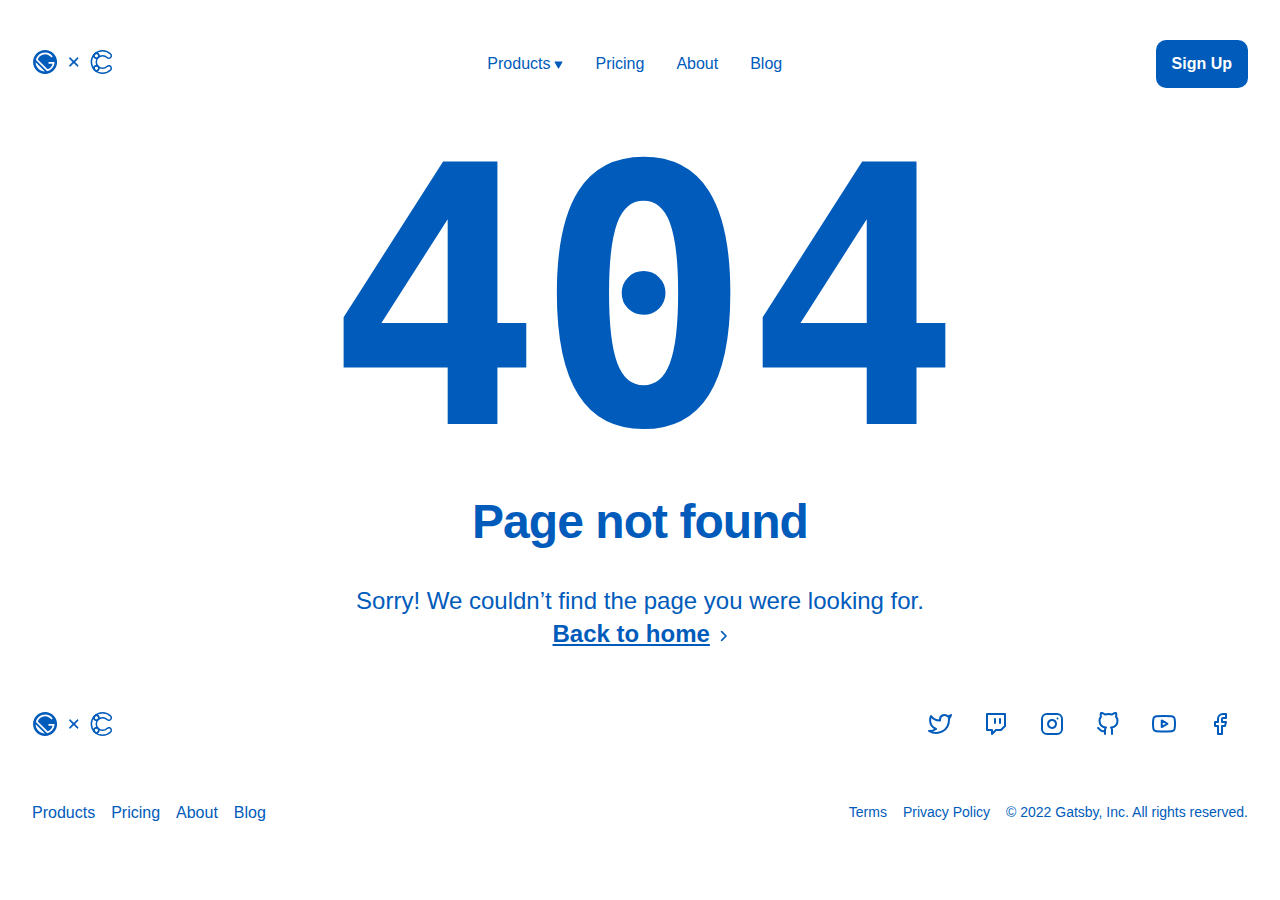
==== 404/index.html @ af9145ac "Update from https://github.com/devben/rental-portal/commit/6afb0938617fdc5101588a1245b5a3a3b4a1e9c1" ====
<!DOCTYPE html><html lang="en-us"><head><meta charSet="utf-8"/><meta http-equiv="x-ua-compatible" content="ie=edge"/><meta name="viewport" content="width=device-width, initial-scale=1, shrink-to-fit=no"/><meta name="generator" content="Gatsby 4.24.4"/><meta data-react-helmet="true" charSet="utf-8"/><meta data-react-helmet="true" property="og:title" content="404: Page not found"/><meta data-react-helmet="true" name="twitter:card" content="summary"/><meta data-react-helmet="true" name="twitter:title" content="404: Page not found"/><meta name="theme-color" content="#004ca3"/><style data-href="/rental-portal/styles.d9a3a3fcd41ad3b8b93e.css" data-identity="gatsby-global-css">@font-face{font-display:swap;font-family:DM Sans;font-style:normal;font-weight:400;src:url(/rental-portal/static/dm-sans-latin-ext-400-normal-46f8e89145ca0fc60f623d327d35db08.woff2) format("woff2"),url(/rental-portal/static/dm-sans-all-400-normal-37e3ab8cb633fce97c87dc20cffd615a.woff) format("woff");unicode-range:u+0100-024f,u+0259,u+1e??,u+2020,u+20a0-20ab,u+20ad-20cf,u+2113,u+2c60-2c7f,u+a720-a7ff}@font-face{font-display:swap;font-family:DM Sans;font-style:normal;font-weight:400;src:url(/rental-portal/static/dm-sans-latin-400-normal-71edbde4a8ed19eeef941b7a3ad1639d.woff2) format("woff2"),url(/rental-portal/static/dm-sans-all-400-normal-37e3ab8cb633fce97c87dc20cffd615a.woff) format("woff");unicode-range:u+00??,u+0131,u+0152-0153,u+02bb-02bc,u+02c6,u+02da,u+02dc,u+2000-206f,u+2074,u+20ac,u+2122,u+2191,u+2193,u+2212,u+2215,u+feff,u+fffd}@font-face{font-display:swap;font-family:DM Sans;font-style:normal;font-weight:500;src:url(/rental-portal/static/dm-sans-latin-ext-500-normal-d0cd2ef294906e1debec9476e18e6bc0.woff2) format("woff2"),url(/rental-portal/static/dm-sans-all-500-normal-0a59c6133bb2afd800545a6228f7c8f1.woff) format("woff");unicode-range:u+0100-024f,u+0259,u+1e??,u+2020,u+20a0-20ab,u+20ad-20cf,u+2113,u+2c60-2c7f,u+a720-a7ff}@font-face{font-display:swap;font-family:DM Sans;font-style:normal;font-weight:500;src:url(/rental-portal/static/dm-sans-latin-500-normal-82c42c7339eddd68c79dc69dd2332da5.woff2) format("woff2"),url(/rental-portal/static/dm-sans-all-500-normal-0a59c6133bb2afd800545a6228f7c8f1.woff) format("woff");unicode-range:u+00??,u+0131,u+0152-0153,u+02bb-02bc,u+02c6,u+02da,u+02dc,u+2000-206f,u+2074,u+20ac,u+2122,u+2191,u+2193,u+2212,u+2215,u+feff,u+fffd}@font-face{font-display:swap;font-family:DM Sans;font-style:normal;font-weight:700;src:url(/rental-portal/static/dm-sans-latin-ext-700-normal-260b7f4017e3fb22a92453e9869ad709.woff2) format("woff2"),url(/rental-portal/static/dm-sans-all-700-normal-83ca7716c560a37ada07ced98ad4c6ea.woff) format("woff");unicode-range:u+0100-024f,u+0259,u+1e??,u+2020,u+20a0-20ab,u+20ad-20cf,u+2113,u+2c60-2c7f,u+a720-a7ff}@font-face{font-display:swap;font-family:DM Sans;font-style:normal;font-weight:700;src:url(/rental-portal/static/dm-sans-latin-700-normal-6261bc7f59cc2e5f8f293a89e362662f.woff2) format("woff2"),url(/rental-portal/static/dm-sans-all-700-normal-83ca7716c560a37ada07ced98ad4c6ea.woff) format("woff");unicode-range:u+00??,u+0131,u+0152-0153,u+02bb-02bc,u+02c6,u+02da,u+02dc,u+2000-206f,u+2074,u+20ac,u+2122,u+2191,u+2193,u+2212,u+2215,u+feff,u+fffd}@font-face{font-display:swap;font-family:DM Mono;font-style:normal;font-weight:400;src:url([data-uri]) format("woff2"),url(/rental-portal/static/dm-mono-all-400-normal-71863af5fd990865914dda41c3808a86.woff) format("woff");unicode-range:u+0100-024f,u+0259,u+1e??,u+2020,u+20a0-20ab,u+20ad-20cf,u+2113,u+2c60-2c7f,u+a720-a7ff}@font-face{font-display:swap;font-family:DM Mono;font-style:normal;font-weight:400;src:url(/rental-portal/static/dm-mono-latin-400-normal-c1c4152e83611db446ecc2c0dfd72b04.woff2) format("woff2"),url(/rental-portal/static/dm-mono-all-400-normal-71863af5fd990865914dda41c3808a86.woff) format("woff");unicode-range:u+00??,u+0131,u+0152-0153,u+02bb-02bc,u+02c6,u+02da,u+02dc,u+2000-206f,u+2074,u+20ac,u+2122,u+2191,u+2193,u+2212,u+2215,u+feff,u+fffd}@font-face{font-display:swap;font-family:DM Mono;font-style:normal;font-weight:500;src:url([data-uri]) format("woff2"),url(/rental-portal/static/dm-mono-all-500-normal-dd1211e65f68bed55387e2363e419e78.woff) format("woff");unicode-range:u+0100-024f,u+0259,u+1e??,u+2020,u+20a0-20ab,u+20ad-20cf,u+2113,u+2c60-2c7f,u+a720-a7ff}@font-face{font-display:swap;font-family:DM Mono;font-style:normal;font-weight:500;src:url(/rental-portal/static/dm-mono-latin-500-normal-01077f9f58c8778a2435527972cabf0c.woff2) format("woff2"),url(/rental-portal/static/dm-mono-all-500-normal-dd1211e65f68bed55387e2363e419e78.woff) format("woff");unicode-range:u+00??,u+0131,u+0152-0153,u+02bb-02bc,u+02c6,u+02da,u+02dc,u+2000-206f,u+2074,u+20ac,u+2122,u+2191,u+2193,u+2212,u+2215,u+feff,u+fffd}:root{--wuwu9p0:#fff;--wuwu9p1:#005bbb;--wuwu9p2:#005bbb;--wuwu9p3:#eee;--wuwu9p4:#004287;--wuwu9p5:#000;--wuwu9p6:-0;--wuwu9p7:4px;--wuwu9p8:8px;--wuwu9p9:16px;--wuwu9pa:32px;--wuwu9pb:64px;--wuwu9pc:128px;--wuwu9pd:-4px;--wuwu9pe:-8px;--wuwu9pf:-16px;--wuwu9pg:-32px;--wuwu9ph:-64px;--wuwu9pi:-128px;--wuwu9pj:12px;--wuwu9pk:14px;--wuwu9pl:16px;--wuwu9pm:18px;--wuwu9pn:24px;--wuwu9po:32px;--wuwu9pp:48px;--wuwu9pq:64px;--wuwu9pr:400;--wuwu9ps:500;--wuwu9pt:600;--wuwu9pu:700;--wuwu9pv:800;--wuwu9pw:"DM Sans",sans-serif;--wuwu9px:"DM Sans",sans-serif;--wuwu9py:DM Mono,Menlo,monospace;--wuwu9pz:1.65;--wuwu9p10:1.25;--wuwu9p11:1.1;--wuwu9p12:1;--wuwu9p13:0;--wuwu9p14:-0.02em;--wuwu9p15:0.08em;--wuwu9p16:1280px;--wuwu9p17:1024px;--wuwu9p18:1440px;--wuwu9p19:848px;--wuwu9p1a:48px;--wuwu9p1b:300px;--wuwu9p1c:400px;--wuwu9p1d:32px;--wuwu9p1e:30px;--wuwu9p1f:10px;--wuwu9p1g:24px;--wuwu9p1h:99999px;--wuwu9p1i:0px 4px 8px 0px #2e29330a,0px 4px 24px 0px #2e293314,0px 8px 24px 0px #473f4f29}.ur0mb0{margin-left:auto;margin-right:auto;max-width:var(--wuwu9p16);padding-left:var(--wuwu9pa);padding-right:var(--wuwu9pa)}.ur0mb2{max-width:var(--wuwu9p18);padding-left:0;padding-right:0}.ur0mb3{max-width:var(--wuwu9p17)}.ur0mb4{max-width:var(--wuwu9p19)}.ur0mb5{padding-bottom:var(--wuwu9pa);padding-left:0;padding-right:0;padding-top:var(--wuwu9pa)}.ur0mb6{align-items:center;display:flex}.ur0mb7{flex-wrap:wrap}.ur0mb8{align-items:flex-start}.ur0mb9{align-items:baseline}.ur0mba{align-items:flex-start}.ur0mba,.ur0mbb{flex-direction:column}.ur0mbc{align-items:flex-end}.ur0mbd{align-items:stretch}.ur0mbe{justify-content:space-between}.ur0mbe,.ur0mbf{flex-wrap:wrap;width:100%}.ur0mbf{justify-content:center}.ur0mbg{flex-direction:column}.ur0mbh{gap:var(--wuwu9p6)}.ur0mbi{gap:var(--wuwu9p7)}.ur0mbj{gap:var(--wuwu9p8)}.ur0mbk{gap:var(--wuwu9p9)}.ur0mbl{gap:var(--wuwu9pa)}.ur0mbm{gap:var(--wuwu9pb)}.ur0mbn{gap:var(--wuwu9pc)}.ur0mbo{gap:var(--wuwu9pd)}.ur0mbp{gap:var(--wuwu9pe)}.ur0mbq{gap:var(--wuwu9pf)}.ur0mbr{gap:var(--wuwu9pg)}.ur0mbs{gap:var(--wuwu9ph)}.ur0mbt{gap:var(--wuwu9pi)}.ur0mbu,.ur0mbv,.ur0mbw,.ur0mbx,.ur0mby,.ur0mbz{width:100%}.ur0mb10{list-style:none;margin:0;padding:0}.ur0mb11{padding:var(--wuwu9p6)}.ur0mb12{padding:var(--wuwu9p7)}.ur0mb13{padding:var(--wuwu9p8)}.ur0mb14{padding:var(--wuwu9p9)}.ur0mb15{padding:var(--wuwu9pa)}.ur0mb16{padding:var(--wuwu9pb)}.ur0mb17{padding:var(--wuwu9pc)}.ur0mb18{padding:var(--wuwu9pd)}.ur0mb19{padding:var(--wuwu9pe)}.ur0mb1a{padding:var(--wuwu9pf)}.ur0mb1b{padding:var(--wuwu9pg)}.ur0mb1c{padding:var(--wuwu9ph)}.ur0mb1d{padding:var(--wuwu9pi)}.ur0mb1e{padding-bottom:var(--wuwu9p6);padding-top:var(--wuwu9p6)}.ur0mb1f{padding-bottom:var(--wuwu9p7);padding-top:var(--wuwu9p7)}.ur0mb1g{padding-bottom:var(--wuwu9p8);padding-top:var(--wuwu9p8)}.ur0mb1h{padding-bottom:var(--wuwu9p9);padding-top:var(--wuwu9p9)}.ur0mb1i{padding-bottom:var(--wuwu9pa);padding-top:var(--wuwu9pa)}.ur0mb1j{padding-bottom:var(--wuwu9pb);padding-top:var(--wuwu9pb)}.ur0mb1k{padding-bottom:var(--wuwu9pc);padding-top:var(--wuwu9pc)}.ur0mb1l{padding-bottom:var(--wuwu9pd);padding-top:var(--wuwu9pd)}.ur0mb1m{padding-bottom:var(--wuwu9pe);padding-top:var(--wuwu9pe)}.ur0mb1n{padding-bottom:var(--wuwu9pf);padding-top:var(--wuwu9pf)}.ur0mb1o{padding-bottom:var(--wuwu9pg);padding-top:var(--wuwu9pg)}.ur0mb1p{padding-bottom:var(--wuwu9ph);padding-top:var(--wuwu9ph)}.ur0mb1q{padding-bottom:var(--wuwu9pi);padding-top:var(--wuwu9pi)}.ur0mb1r{margin-bottom:var(--wuwu9p6);margin-top:var(--wuwu9p6)}.ur0mb1s{margin-bottom:var(--wuwu9p7);margin-top:var(--wuwu9p7)}.ur0mb1t{margin-bottom:var(--wuwu9p8);margin-top:var(--wuwu9p8)}.ur0mb1u{margin-bottom:var(--wuwu9p9);margin-top:var(--wuwu9p9)}.ur0mb1v{margin-bottom:var(--wuwu9pa);margin-top:var(--wuwu9pa)}.ur0mb1w{margin-bottom:var(--wuwu9pb);margin-top:var(--wuwu9pb)}.ur0mb1x{margin-bottom:var(--wuwu9pc);margin-top:var(--wuwu9pc)}.ur0mb1y{margin-bottom:var(--wuwu9pd);margin-top:var(--wuwu9pd)}.ur0mb1z{margin-bottom:var(--wuwu9pe);margin-top:var(--wuwu9pe)}.ur0mb20{margin-bottom:var(--wuwu9pf);margin-top:var(--wuwu9pf)}.ur0mb21{margin-bottom:var(--wuwu9pg);margin-top:var(--wuwu9pg)}.ur0mb22{margin-bottom:var(--wuwu9ph);margin-top:var(--wuwu9ph)}.ur0mb23{margin-bottom:var(--wuwu9pi);margin-top:var(--wuwu9pi)}.ur0mb24{margin-left:calc(var(--wuwu9p6)*-1);margin-right:calc(var(--wuwu9p6)*-1)}.ur0mb25{margin-left:calc(var(--wuwu9p7)*-1);margin-right:calc(var(--wuwu9p7)*-1)}.ur0mb26{margin-left:calc(var(--wuwu9p8)*-1);margin-right:calc(var(--wuwu9p8)*-1)}.ur0mb27{margin-left:calc(var(--wuwu9p9)*-1);margin-right:calc(var(--wuwu9p9)*-1)}.ur0mb28{margin-left:calc(var(--wuwu9pa)*-1);margin-right:calc(var(--wuwu9pa)*-1)}.ur0mb29{margin-left:calc(var(--wuwu9pb)*-1);margin-right:calc(var(--wuwu9pb)*-1)}.ur0mb2a{margin-left:calc(var(--wuwu9pc)*-1);margin-right:calc(var(--wuwu9pc)*-1)}.ur0mb2b{margin-left:calc(var(--wuwu9pd)*-1);margin-right:calc(var(--wuwu9pd)*-1)}.ur0mb2c{margin-left:calc(var(--wuwu9pe)*-1);margin-right:calc(var(--wuwu9pe)*-1)}.ur0mb2d{margin-left:calc(var(--wuwu9pf)*-1);margin-right:calc(var(--wuwu9pf)*-1)}.ur0mb2e{margin-left:calc(var(--wuwu9pg)*-1);margin-right:calc(var(--wuwu9pg)*-1)}.ur0mb2f{margin-left:calc(var(--wuwu9ph)*-1);margin-right:calc(var(--wuwu9ph)*-1)}.ur0mb2g{margin-left:calc(var(--wuwu9pi)*-1);margin-right:calc(var(--wuwu9pi)*-1)}.ur0mb2h{border-radius:var(--wuwu9p1f);overflow:hidden}.ur0mb2i{border-radius:var(--wuwu9p1g);overflow:hidden}.ur0mb2j{border-radius:var(--wuwu9p1h);overflow:hidden}.ur0mb2o{align-items:center;display:flex;flex-direction:column;text-align:center}.ur0mb2p{padding-bottom:var(--wuwu9pa);padding-top:var(--wuwu9pa)}.ur0mb2q{margin:var(--wuwu9p6)}.ur0mb2r{margin:var(--wuwu9p7)}.ur0mb2s{margin:var(--wuwu9p8)}.ur0mb2t{margin:var(--wuwu9p9)}.ur0mb2u{margin:var(--wuwu9pa)}.ur0mb2v{margin:var(--wuwu9pb)}.ur0mb2w{margin:var(--wuwu9pc)}.ur0mb2x{margin:var(--wuwu9pd)}.ur0mb2y{margin:var(--wuwu9pe)}.ur0mb2z{margin:var(--wuwu9pf)}.ur0mb30{margin:var(--wuwu9pg)}.ur0mb31{margin:var(--wuwu9ph)}.ur0mb32{margin:var(--wuwu9pi)}.ur0mb33{margin:auto}.ur0mb34{margin-left:var(--wuwu9p6)}.ur0mb35{margin-left:var(--wuwu9p7)}.ur0mb36{margin-left:var(--wuwu9p8)}.ur0mb37{margin-left:var(--wuwu9p9)}.ur0mb38{margin-left:var(--wuwu9pa)}.ur0mb39{margin-left:var(--wuwu9pb)}.ur0mb3a{margin-left:var(--wuwu9pc)}.ur0mb3b{margin-left:var(--wuwu9pd)}.ur0mb3c{margin-left:var(--wuwu9pe)}.ur0mb3d{margin-left:var(--wuwu9pf)}.ur0mb3e{margin-left:var(--wuwu9pg)}.ur0mb3f{margin-left:var(--wuwu9ph)}.ur0mb3g{margin-left:var(--wuwu9pi)}.ur0mb3h{margin-left:auto}.ur0mb3i{margin-right:var(--wuwu9p6)}.ur0mb3j{margin-right:var(--wuwu9p7)}.ur0mb3k{margin-right:var(--wuwu9p8)}.ur0mb3l{margin-right:var(--wuwu9p9)}.ur0mb3m{margin-right:var(--wuwu9pa)}.ur0mb3n{margin-right:var(--wuwu9pb)}.ur0mb3o{margin-right:var(--wuwu9pc)}.ur0mb3p{margin-right:var(--wuwu9pd)}.ur0mb3q{margin-right:var(--wuwu9pe)}.ur0mb3r{margin-right:var(--wuwu9pf)}.ur0mb3s{margin-right:var(--wuwu9pg)}.ur0mb3t{margin-right:var(--wuwu9ph)}.ur0mb3u{margin-right:var(--wuwu9pi)}.ur0mb3v{margin-right:auto}.ur0mb3w{margin-top:var(--wuwu9p6)}.ur0mb3x{margin-top:var(--wuwu9p7)}.ur0mb3y{margin-top:var(--wuwu9p8)}.ur0mb3z{margin-top:var(--wuwu9p9)}.ur0mb40{margin-top:var(--wuwu9pa)}.ur0mb41{margin-top:var(--wuwu9pb)}.ur0mb42{margin-top:var(--wuwu9pc)}.ur0mb43{margin-top:var(--wuwu9pd)}.ur0mb44{margin-top:var(--wuwu9pe)}.ur0mb45{margin-top:var(--wuwu9pf)}.ur0mb46{margin-top:var(--wuwu9pg)}.ur0mb47{margin-top:var(--wuwu9ph)}.ur0mb48{margin-top:var(--wuwu9pi)}.ur0mb49{margin-top:auto}.ur0mb4a{margin-bottom:var(--wuwu9p6)}.ur0mb4b{margin-bottom:var(--wuwu9p7)}.ur0mb4c{margin-bottom:var(--wuwu9p8)}.ur0mb4d{margin-bottom:var(--wuwu9p9)}.ur0mb4e{margin-bottom:var(--wuwu9pa)}.ur0mb4f{margin-bottom:var(--wuwu9pb)}.ur0mb4g{margin-bottom:var(--wuwu9pc)}.ur0mb4h{margin-bottom:var(--wuwu9pd)}.ur0mb4i{margin-bottom:var(--wuwu9pe)}.ur0mb4j{margin-bottom:var(--wuwu9pf)}.ur0mb4k{margin-bottom:var(--wuwu9pg)}.ur0mb4l{margin-bottom:var(--wuwu9ph)}.ur0mb4m{margin-bottom:var(--wuwu9pi)}.ur0mb4n{margin-bottom:auto}.ur0mb4o{margin:0}.ur0mb4p{font-size:var(--wuwu9pl)}.ur0mb4p,.ur0mb4q{font-weight:var(--wuwu9pr);letter-spacing:var(--wuwu9p13);line-height:var(--wuwu9pz);margin-bottom:var(--wuwu9p9)}.ur0mb4q{font-size:var(--wuwu9pm)}.ur0mb4r{font-family:var(--wuwu9px);font-size:var(--wuwu9po);font-weight:var(--wuwu9pv);letter-spacing:var(--wuwu9p14);line-height:var(--wuwu9p10);margin-bottom:var(--wuwu9pc);margin-top:var(--wuwu9pa)}.ur0mb4s{font-family:var(--wuwu9px)}.ur0mb4s,.ur0mb4t{font-size:var(--wuwu9po)}.ur0mb4s,.ur0mb4t,.ur0mb4u{font-weight:var(--wuwu9pv);letter-spacing:var(--wuwu9p14);line-height:var(--wuwu9p11);margin-bottom:var(--wuwu9p9)}.ur0mb4u{font-size:var(--wuwu9pn)}.ur0mb4v{font-family:var(--wuwu9py);font-weight:var(--wuwu9ps);line-height:var(--wuwu9p11)}.ur0mb4v,.ur0mb4w{font-size:var(--wuwu9pk);letter-spacing:var(--wuwu9p15);margin-bottom:var(--wuwu9p8);text-transform:uppercase}.ur0mb4w{font-style:normal;font-weight:var(--wuwu9pt)}.ur0mb4x{font-family:var(--wuwu9py);font-size:var(--wuwu9pp);font-weight:var(--wuwu9ps);line-height:var(--wuwu9p11)}.ur0mb4y{font-size:var(--wuwu9pn);font-weight:var(--wuwu9pu);line-height:var(--wuwu9p10)}.ur0mb4z{font-size:var(--wuwu9pk);margin-bottom:var(--wuwu9p8)}.ur0mb50{font-size:var(--wuwu9pm)}.ur0mb51{font-family:var(--wuwu9py);font-size:180px;letter-spacing:var(--wuwu9p14);line-height:var(--wuwu9p12)}.ur0mb52{text-align:center}.ur0mb53{font-weight:var(--wuwu9pu)}.ur0mb54{color:inherit}.ur0mb54:hover{color:var(--wuwu9p4)}.ur0mb55{color:inherit;text-decoration:none;transition-duration:.2s;transition-property:color;transition-timing-function:ease-in-out}.ur0mb55:hover{color:var(--wuwu9p4)}.ur0mb56{background:none;border:none;color:inherit;font-family:var(--wuwu9pw);font-size:inherit;padding:0;text-decoration:none;transition-duration:.2s;transition-property:color;transition-timing-function:ease-in-out}.ur0mb56:hover{color:var(--wuwu9p4);cursor:pointer}.ur0mb57{color:inherit;font-weight:var(--wuwu9pu)}.ur0mb57:hover{color:var(--wuwu9p4)}.ur0mb58{color:inherit;display:block}.ur0mb58,.ur0mb59{text-decoration:none}.ur0mb59{border-radius:var(--wuwu9p1f);display:inline-flex;font-size:var(--wuwu9pl);font-weight:var(--wuwu9pu);line-height:var(--wuwu9p12);padding:var(--wuwu9p9)}.ur0mb5a{background-color:var(--wuwu9p2);color:var(--wuwu9p0)}.ur0mb5a:focus,.ur0mb5a:hover{background-color:var(--wuwu9p4)}.ur0mb5b{background-color:var(--wuwu9p0);color:var(--wuwu9p2)}.ur0mb5b:focus,.ur0mb5b:hover{background-color:var(--wuwu9p4);color:var(--wuwu9p0)}.ur0mb5c{background-color:transparent;color:inherit}.ur0mb5c:focus,.ur0mb5c:hover{background-color:var(--wuwu9p3)}.ur0mb5d{background-color:transparent;color:inherit}.ur0mb5d:focus,.ur0mb5d:hover{background-color:var(--wuwu9p3);color:var(--wuwu9p2)}.ur0mb5e{background-color:var(--wuwu9p2);color:var(--wuwu9p0)}.ur0mb5f{background-color:var(--wuwu9p3);color:var(--wuwu9p2)}.ur0mb5g{margin:0;padding-bottom:var(--wuwu9pa);padding-left:0;padding-right:0;padding-top:0}.ur0mb5h{border-radius:var(--wuwu9p1h);flex-shrink:0;height:var(--wuwu9p1a);min-width:0;width:var(--wuwu9p1a)}.ur0mb5i{height:20px;width:85px}.ur0mb5j{max-width:128px}.ur0mb5k{height:24px;width:24px}.ur0mb5k,.ur0mb5l{margin-bottom:var(--wuwu9p9)}.ur0mb5l{height:32px;width:32px}.ur0mb5m{height:64px;margin-bottom:var(--wuwu9p9);width:64px}.ur0mb5n{color:var(--wuwu9p1);margin-right:var(--wuwu9p9)}.ur0mb5n:focus,.ur0mb5n:hover{color:var(--wuwu9p4)}.ur0mb5o{align-items:center;background:transparent;border:none;cursor:pointer;display:flex;height:48px;justify-content:center;width:48px}.ur0mb5p{clip:rect(0 0 0 0);border:0;height:1px;overflow:hidden;padding:0;position:absolute;white-space:nowrap;width:1px}.ur0mb5q{outline:1px solid tomato}@media screen and (min-width:52em){.ur0mb5{padding:var(--wuwu9pb) var(--wuwu9pa)}.ur0mb4s{font-size:var(--wuwu9pp)}.ur0mb51{font-size:360px}}@media screen and (min-width:40em){.ur0mbg{flex-direction:row}.ur0mbu{width:100%}.ur0mbv{width:50%}.ur0mbw{width:25%}.ur0mbx,.ur0mby{width:33.3333%}.ur0mbz{width:-webkit-fit-content;width:-moz-fit-content;width:fit-content}.ur0mb2k{order:0}.ur0mb2l{order:1}.ur0mb2m{order:2}.ur0mb2n{order:3}.ur0mb2p{padding-bottom:var(--wuwu9pb);padding-top:var(--wuwu9pb)}.ur0mb4r{font-size:var(--wuwu9pq)}}._165flw0{display:none;position:relative;z-index:1}._165flw1{display:block;padding-top:var(--wuwu9p9);position:relative}._165flw2{background:var(--wuwu9p2)}._165flw4{color:var(--wuwu9p2)}._165flw5{color:var(--wuwu9p0)}._165flw6{background:var(--wuwu9p2);height:100vh;padding-top:var(--wuwu9pa);position:absolute;width:100vw;z-index:1}._165flw7{color:var(--wuwu9p0);display:block;font-size:var(--wuwu9pn);padding:var(--wuwu9p8) var(--wuwu9pa)}@media screen and (min-width:40em){._165flw0{display:block;padding-top:var(--wuwu9pa)}._165flw1,._165flw6{display:none}}._12kcbqa0{transition-duration:.15s;transition-property:-webkit-transform;transition-property:transform;transition-property:transform,-webkit-transform;transition-timing-function:ease-in-out}._12kcbqa1{-webkit-transform:rotate(-180deg);transform:rotate(-180deg)}._12kcbqa2{-webkit-transform:rotate(90deg);transform:rotate(90deg)}._12kcbqa3{-webkit-transform:rotate(-90deg);transform:rotate(-90deg)}._1fa5qiz0{position:relative}._1fa5qiz1:hover{color:var(--wuwu9p0)}._1fa5qiz3{position:relative;white-space:nowrap;width:-webkit-fit-content;width:-moz-fit-content;width:fit-content}._1fa5qiz6{padding-bottom:var(--wuwu9p9);padding-left:var(--wuwu9pa)}._1fa5qiz7{flex-shrink:0;height:var(--wuwu9p1d);width:var(--wuwu9p1d)}._1fa5qiz9{display:none;white-space:normal}._1fa5qiza{margin:0;padding:0}@media screen and (min-width:40em){._1fa5qiz1{align-items:baseline;color:inherit;font-size:inherit;padding:0}._1fa5qiz1:hover{color:var(--wuwu9p4)}._1fa5qiz2{align-items:baseline}._1fa5qiz3{background:var(--wuwu9p0);border-radius:var(--wuwu9p1g);box-shadow:var(--wuwu9p1i);left:50%;max-width:var(--wuwu9p1c);min-width:var(--wuwu9p1b);padding:var(--wuwu9p9) var(--wuwu9p9) var(--wuwu9p6) var(--wuwu9p9);position:absolute;top:calc(100% + 20px);-webkit-transform:translateX(-50%);transform:translateX(-50%)}._1fa5qiz3:before{border-color:transparent transparent var(--wuwu9p0) transparent;border-style:solid;border-width:0 14px 17.3px;content:"";height:0;left:50%;position:absolute;top:0;-webkit-transform:translateX(-50%) translateY(calc(-100% + 2px));transform:translateX(-50%) translateY(calc(-100% + 2px));width:0}._1fa5qiz4{-webkit-animation:zoomInUp .15s ease-in-out;animation:zoomInUp .15s ease-in-out}._1fa5qiz5{-webkit-animation:zoomOutDown .15s ease-in-out;animation:zoomOutDown .15s ease-in-out;-webkit-animation-fill-mode:forwards;animation-fill-mode:forwards}._1fa5qiz6{align-items:stretch;padding-left:0}._1fa5qiz7{height:var(--wuwu9p1e);width:var(--wuwu9p1e)}._1fa5qiz8{border-radius:var(--wuwu9p1f);color:inherit;font-size:var(--wuwu9pl);font-weight:var(--wuwu9pu);margin:0;padding:var(--wuwu9p8)}._1fa5qiz8:hover{background:var(--wuwu9p3);color:inherit}._1fa5qiz9{display:block;font-size:var(--wuwu9pk);margin:0;min-width:300px}}@-webkit-keyframes zoomInUp{0%{opacity:0;-webkit-transform:scale(.95) translateY(10px) translateX(-50%);transform:scale(.95) translateY(10px) translateX(-50%);visibility:hidden}to{opacity:1;-webkit-transform:scale(1),translateY(0) translateX(-50%);transform:scale(1),translateY(0) translateX(-50%);visibility:visible}}@keyframes zoomInUp{0%{opacity:0;-webkit-transform:scale(.95) translateY(10px) translateX(-50%);transform:scale(.95) translateY(10px) translateX(-50%);visibility:hidden}to{opacity:1;-webkit-transform:scale(1),translateY(0) translateX(-50%);transform:scale(1),translateY(0) translateX(-50%);visibility:visible}}@-webkit-keyframes zoomOutDown{0%{opacity:1;-webkit-transform:scale(1) translateY(0) translateX(-50%);transform:scale(1) translateY(0) translateX(-50%)}to{opacity:0;-webkit-transform:scale(.95) translateY(10px) translateX(-50%);transform:scale(.95) translateY(10px) translateX(-50%);visibility:hidden}}@keyframes zoomOutDown{0%{opacity:1;-webkit-transform:scale(1) translateY(0) translateX(-50%);transform:scale(1) translateY(0) translateX(-50%)}to{opacity:0;-webkit-transform:scale(.95) translateY(10px) translateX(-50%);transform:scale(.95) translateY(10px) translateX(-50%);visibility:hidden}}@-webkit-keyframes fadeIn{0%{opacity:0;visibility:hidden}to{opacity:1;visibility:visible}}@keyframes fadeIn{0%{opacity:0;visibility:hidden}to{opacity:1;visibility:visible}}@-webkit-keyframes fadeOut{0%{opacity:1}to{opacity:0;visibility:hidden}}@keyframes fadeOut{0%{opacity:1}to{opacity:0;visibility:hidden}}body{-webkit-font-smoothing:antialiased;-moz-osx-font-smoothing:grayscale;background-color:var(--wuwu9p0);color:var(--wuwu9p1);font-family:var(--wuwu9pw);margin:0}*{box-sizing:border-box}._1kart9e0{font-family:var(--wuwu9py);font-style:normal;letter-spacing:-.02em}._1kart9e1{align-items:baseline;color:inherit;display:flex;font-size:var(--wuwu9pn);font-weight:var(--wuwu9pu);gap:10px;justify-content:center;text-align:center}._1kart9e2{height:12px}._1kart9e3{font-size:var(--wuwu9pn);margin-bottom:0;text-align:center}._1u1urz10{max-width:1108px}._1u1urz11{font-size:var(--wuwu9pm);margin-bottom:var(--wuwu9pb);max-width:798px}._1u1urz12{width:100%}@media screen and (min-width:40em){._1u1urz11{font-size:var(--wuwu9pn)}}.ofnu3i1{align-items:center;display:flex;flex-direction:column}@media screen and (min-width:40em){.ofnu3i0{gap:var(--wuwu9pc)}.ofnu3i1{align-items:flex-start}}</style><style>.gatsby-image-wrapper{position:relative;overflow:hidden}.gatsby-image-wrapper picture.object-fit-polyfill{position:static!important}.gatsby-image-wrapper img{bottom:0;height:100%;left:0;margin:0;max-width:none;padding:0;position:absolute;right:0;top:0;width:100%;object-fit:cover}.gatsby-image-wrapper [data-main-image]{opacity:0;transform:translateZ(0);transition:opacity .25s linear;will-change:opacity}.gatsby-image-wrapper-constrained{display:inline-block;vertical-align:top}</style><noscript><style>.gatsby-image-wrapper noscript [data-main-image]{opacity:1!important}.gatsby-image-wrapper [data-placeholder-image]{opacity:0!important}</style></noscript><script type="module">const e="undefined"!=typeof HTMLImageElement&&"loading"in HTMLImageElement.prototype;e&&document.body.addEventListener("load",(function(e){const t=e.target;if(void 0===t.dataset.mainImage)return;if(void 0===t.dataset.gatsbyImageSsr)return;let a=null,n=t;for(;null===a&&n;)void 0!==n.parentNode.dataset.gatsbyImageWrapper&&(a=n.parentNode),n=n.parentNode;const o=a.querySelector("[data-placeholder-image]"),r=new Image;r.src=t.currentSrc,r.decode().catch((()=>{})).then((()=>{t.style.opacity=1,o&&(o.style.opacity=0,o.style.transition="opacity 500ms linear")}))}),!0);</script><title data-react-helmet="true">404: Page not found</title><link rel="icon" href="/rental-portal/favicon-32x32.png?v=955a9d05c5c141a98f792a6172f6a651" type="image/png"/><link rel="manifest" href="/rental-portal/manifest.webmanifest" crossorigin="anonymous"/><link rel="apple-touch-icon" sizes="48x48" href="/rental-portal/icons/icon-48x48.png?v=955a9d05c5c141a98f792a6172f6a651"/><link rel="apple-touch-icon" sizes="72x72" href="/rental-portal/icons/icon-72x72.png?v=955a9d05c5c141a98f792a6172f6a651"/><link rel="apple-touch-icon" sizes="96x96" href="/rental-portal/icons/icon-96x96.png?v=955a9d05c5c141a98f792a6172f6a651"/><link rel="apple-touch-icon" sizes="144x144" href="/rental-portal/icons/icon-144x144.png?v=955a9d05c5c141a98f792a6172f6a651"/><link rel="apple-touch-icon" sizes="192x192" href="/rental-portal/icons/icon-192x192.png?v=955a9d05c5c141a98f792a6172f6a651"/><link rel="apple-touch-icon" sizes="256x256" href="/rental-portal/icons/icon-256x256.png?v=955a9d05c5c141a98f792a6172f6a651"/><link rel="apple-touch-icon" sizes="384x384" href="/rental-portal/icons/icon-384x384.png?v=955a9d05c5c141a98f792a6172f6a651"/><link rel="apple-touch-icon" sizes="512x512" href="/rental-portal/icons/icon-512x512.png?v=955a9d05c5c141a98f792a6172f6a651"/></head><body><div id="___gatsby"><div style="outline:none" tabindex="-1" id="gatsby-focus-wrapper"><header><div class="ur0mb0 _165flw0"><div class="ur0mb2s"></div><div class="ur0mb6 ur0mbe ur0mbk"><a class="ur0mb55" href="/rental-portal/"><span class="ur0mb5p">Home</span><svg width="82" height="24" viewBox="0 0 82 24" fill="none" xmlns="http://www.w3.org/2000/svg"><path d="M13.083 0C6.48301 0 1.08301 5.4 1.08301 12C1.08301 18.6 6.48301 24 13.083 24C19.683 24 25.083 18.6 25.083 12C25.083 5.4 19.683 0 13.083 0ZM6.39729 18.6857C4.59729 16.8857 3.65444 14.4857 3.65444 12.1714L12.9973 21.4286C10.5973 21.3429 8.19729 20.4857 6.39729 18.6857ZM15.1402 21.1714L3.91158 9.94286C4.85444 5.74286 8.62587 2.57143 13.083 2.57143C16.2544 2.57143 18.9973 4.11429 20.7116 6.42857L19.4259 7.54286C17.9687 5.57143 15.6544 4.28571 13.083 4.28571C9.74015 4.28571 6.91158 6.42857 5.79729 9.42857L15.6544 19.2857C18.1402 18.4286 20.0259 16.2857 20.6259 13.7143H16.5116V12H22.5116C22.5116 16.4571 19.3402 20.2286 15.1402 21.1714Z" fill="currentColor"></path><path d="M46.0628 8.6268C46.2581 8.43154 46.2581 8.11496 46.0628 7.9197L45.8299 7.68681C45.6346 7.49154 45.3181 7.49154 45.1228 7.68681L42.1032 10.7064C41.908 10.9016 41.5914 10.9016 41.3961 10.7064L38.3766 7.6868C38.1813 7.49154 37.8647 7.49154 37.6695 7.68681L37.4366 7.9197C37.2413 8.11496 37.2413 8.43154 37.4366 8.62681L40.4561 11.6464C40.6514 11.8416 40.6514 12.1582 40.4561 12.3535L37.4366 15.373C37.2413 15.5683 37.2413 15.8849 37.4366 16.0801L37.6695 16.313C37.8647 16.5083 38.1813 16.5083 38.3766 16.313L41.3961 13.2935C41.5914 13.0982 41.908 13.0982 42.1032 13.2935L45.1228 16.313C45.3181 16.5083 45.6346 16.5083 45.8299 16.313L46.0628 16.0801C46.2581 15.8849 46.2581 15.5683 46.0628 15.373L43.0432 12.3535C42.848 12.1582 42.848 11.8416 43.0432 11.6464L46.0628 8.6268Z" fill="currentColor" stroke="currentColor" stroke-width="0.5"></path><path d="M66.1256 16.478V16.478C64.9356 15.2915 64.2668 13.6803 64.2668 11.9999C64.2668 10.3195 64.9356 8.70824 66.1256 7.52174V7.52174C67.0908 6.55658 67.0908 4.99176 66.1256 4.0266C65.1604 3.06145 63.5955 3.06145 62.6303 4.0266C60.5388 6.15453 59.3627 9.01622 59.3535 11.9999C59.3832 14.9794 60.5562 17.8338 62.6303 19.9732C63.2547 20.5975 64.1647 20.8414 65.0176 20.6128C65.8705 20.3843 66.5367 19.7181 66.7652 18.8653C66.9938 18.0124 66.7499 17.1024 66.1256 16.478V16.478Z" stroke="currentColor" stroke-width="1.5"></path><path d="M66.1254 7.52183V7.52183C67.3119 6.33194 68.9233 5.66317 70.6037 5.66317C72.2841 5.66317 73.8954 6.33194 75.082 7.52183V7.52183C76.0472 8.48699 77.6121 8.48699 78.5772 7.52183C79.5424 6.55668 79.5424 4.99185 78.5772 4.02669C76.4492 1.93521 73.5875 0.759177 70.6037 0.75C67.624 0.77967 64.7696 1.95268 62.6301 4.02669C61.665 4.99185 61.665 6.55668 62.6301 7.52183C63.5953 8.48699 65.1602 8.48699 66.1254 7.52183V7.52183Z" stroke="currentColor" stroke-width="1.5"></path><path d="M75.082 16.4781V16.4781C73.8954 17.668 72.2841 18.3367 70.6037 18.3367C68.9233 18.3367 67.3119 17.668 66.1254 16.4781V16.4781C65.1602 15.5129 63.5953 15.5129 62.6301 16.4781C61.665 17.4432 61.665 19.0081 62.6301 19.9732C64.7581 22.0647 67.6199 23.2407 70.6037 23.2499C73.5833 23.2202 76.4378 22.0472 78.5772 19.9732C79.2016 19.3489 79.4455 18.4389 79.2169 17.586C78.9884 16.7331 78.3222 16.0669 77.4693 15.8384C76.6164 15.6099 75.7064 15.8537 75.082 16.4781V16.4781Z" stroke="currentColor" stroke-width="1.5"></path><path d="M66.2029 7.55427C67.1836 6.57288 67.1831 4.98229 66.2016 4.00158C65.2202 3.02087 63.6296 3.02143 62.6488 4.00282C61.6681 4.98421 61.6686 6.5748 62.6501 7.55551C63.6315 8.53622 65.2221 8.53566 66.2029 7.55427Z" stroke="currentColor" stroke-width="1.5"></path><path d="M66.1921 19.9927C67.1729 19.0114 67.1723 17.4208 66.1909 16.4401C65.2095 15.4594 63.6188 15.4599 62.6381 16.4413C61.6574 17.4227 61.6579 19.0133 62.6393 19.994C63.6208 20.9747 65.2114 20.9741 66.1921 19.9927Z" stroke="currentColor" stroke-width="1.5"></path></svg></a><nav><ul class="ur0mb6 ur0mbl ur0mb10"><li><div class="ur0mb6 ur0mba ur0mbl _1fa5qiz0" data-id="Products-group-wrapper"><button class="ur0mb56 _1fa5qiz1 _165flw7"><div class="ur0mb6 ur0mbi _1fa5qiz2">Products<svg width="9" height="8" viewBox="0 0 9 8" fill="none" xmlns="http://www.w3.org/2000/svg" class="_12kcbqa0"><path d="M4.93301 7.25C4.74056 7.58333 4.25944 7.58333 4.06699 7.25L0.602886 1.25C0.410435 0.916666 0.650998 0.499999 1.0359 0.499999L7.9641 0.5C8.349 0.5 8.58957 0.916666 8.39712 1.25L4.93301 7.25Z" fill="currentColor"></path></svg></div></button></div></li><li><a class="ur0mb55" href="/rental-portal/404/#!">Pricing</a></li><li><a class="ur0mb55" href="/rental-portal/about">About</a></li><li><a class="ur0mb55" href="/rental-portal/404/#!">Blog</a></li></ul></nav><div><a class="ur0mb5a ur0mb59" href="/rental-portal/404/#!">Sign Up</a></div></div></div><div class="ur0mb0 _165flw1"><div class="ur0mb2s"></div><div class="ur0mb6 ur0mbe ur0mbk"><span class="_165flw4"><a class="ur0mb55" href="/rental-portal/"><span class="ur0mb5p">Home</span><svg width="82" height="24" viewBox="0 0 82 24" fill="none" xmlns="http://www.w3.org/2000/svg"><path d="M13.083 0C6.48301 0 1.08301 5.4 1.08301 12C1.08301 18.6 6.48301 24 13.083 24C19.683 24 25.083 18.6 25.083 12C25.083 5.4 19.683 0 13.083 0ZM6.39729 18.6857C4.59729 16.8857 3.65444 14.4857 3.65444 12.1714L12.9973 21.4286C10.5973 21.3429 8.19729 20.4857 6.39729 18.6857ZM15.1402 21.1714L3.91158 9.94286C4.85444 5.74286 8.62587 2.57143 13.083 2.57143C16.2544 2.57143 18.9973 4.11429 20.7116 6.42857L19.4259 7.54286C17.9687 5.57143 15.6544 4.28571 13.083 4.28571C9.74015 4.28571 6.91158 6.42857 5.79729 9.42857L15.6544 19.2857C18.1402 18.4286 20.0259 16.2857 20.6259 13.7143H16.5116V12H22.5116C22.5116 16.4571 19.3402 20.2286 15.1402 21.1714Z" fill="currentColor"></path><path d="M46.0628 8.6268C46.2581 8.43154 46.2581 8.11496 46.0628 7.9197L45.8299 7.68681C45.6346 7.49154 45.3181 7.49154 45.1228 7.68681L42.1032 10.7064C41.908 10.9016 41.5914 10.9016 41.3961 10.7064L38.3766 7.6868C38.1813 7.49154 37.8647 7.49154 37.6695 7.68681L37.4366 7.9197C37.2413 8.11496 37.2413 8.43154 37.4366 8.62681L40.4561 11.6464C40.6514 11.8416 40.6514 12.1582 40.4561 12.3535L37.4366 15.373C37.2413 15.5683 37.2413 15.8849 37.4366 16.0801L37.6695 16.313C37.8647 16.5083 38.1813 16.5083 38.3766 16.313L41.3961 13.2935C41.5914 13.0982 41.908 13.0982 42.1032 13.2935L45.1228 16.313C45.3181 16.5083 45.6346 16.5083 45.8299 16.313L46.0628 16.0801C46.2581 15.8849 46.2581 15.5683 46.0628 15.373L43.0432 12.3535C42.848 12.1582 42.848 11.8416 43.0432 11.6464L46.0628 8.6268Z" fill="currentColor" stroke="currentColor" stroke-width="0.5"></path><path d="M66.1256 16.478V16.478C64.9356 15.2915 64.2668 13.6803 64.2668 11.9999C64.2668 10.3195 64.9356 8.70824 66.1256 7.52174V7.52174C67.0908 6.55658 67.0908 4.99176 66.1256 4.0266C65.1604 3.06145 63.5955 3.06145 62.6303 4.0266C60.5388 6.15453 59.3627 9.01622 59.3535 11.9999C59.3832 14.9794 60.5562 17.8338 62.6303 19.9732C63.2547 20.5975 64.1647 20.8414 65.0176 20.6128C65.8705 20.3843 66.5367 19.7181 66.7652 18.8653C66.9938 18.0124 66.7499 17.1024 66.1256 16.478V16.478Z" stroke="currentColor" stroke-width="1.5"></path><path d="M66.1254 7.52183V7.52183C67.3119 6.33194 68.9233 5.66317 70.6037 5.66317C72.2841 5.66317 73.8954 6.33194 75.082 7.52183V7.52183C76.0472 8.48699 77.6121 8.48699 78.5772 7.52183C79.5424 6.55668 79.5424 4.99185 78.5772 4.02669C76.4492 1.93521 73.5875 0.759177 70.6037 0.75C67.624 0.77967 64.7696 1.95268 62.6301 4.02669C61.665 4.99185 61.665 6.55668 62.6301 7.52183C63.5953 8.48699 65.1602 8.48699 66.1254 7.52183V7.52183Z" stroke="currentColor" stroke-width="1.5"></path><path d="M75.082 16.4781V16.4781C73.8954 17.668 72.2841 18.3367 70.6037 18.3367C68.9233 18.3367 67.3119 17.668 66.1254 16.4781V16.4781C65.1602 15.5129 63.5953 15.5129 62.6301 16.4781C61.665 17.4432 61.665 19.0081 62.6301 19.9732C64.7581 22.0647 67.6199 23.2407 70.6037 23.2499C73.5833 23.2202 76.4378 22.0472 78.5772 19.9732C79.2016 19.3489 79.4455 18.4389 79.2169 17.586C78.9884 16.7331 78.3222 16.0669 77.4693 15.8384C76.6164 15.6099 75.7064 15.8537 75.082 16.4781V16.4781Z" stroke="currentColor" stroke-width="1.5"></path><path d="M66.2029 7.55427C67.1836 6.57288 67.1831 4.98229 66.2016 4.00158C65.2202 3.02087 63.6296 3.02143 62.6488 4.00282C61.6681 4.98421 61.6686 6.5748 62.6501 7.55551C63.6315 8.53622 65.2221 8.53566 66.2029 7.55427Z" stroke="currentColor" stroke-width="1.5"></path><path d="M66.1921 19.9927C67.1729 19.0114 67.1723 17.4208 66.1909 16.4401C65.2095 15.4594 63.6188 15.4599 62.6381 16.4413C61.6574 17.4227 61.6579 19.0133 62.6393 19.994C63.6208 20.9747 65.2114 20.9741 66.1921 19.9927Z" stroke="currentColor" stroke-width="1.5"></path></svg></a></span><div class="ur0mb6 ur0mbk"><div class="ur0mb33"></div><div><a class="ur0mb5a ur0mb59" href="/rental-portal/404/#!">Sign Up</a></div><div class="ur0mb3r"><button class="ur0mb5o _165flw4" title="Toggle menu"><svg xmlns="http://www.w3.org/2000/svg" width="24" height="24" viewBox="0 0 24 24" fill="none" stroke="currentColor" stroke-width="2" stroke-linecap="round" stroke-linejoin="round"><line x1="3" y1="12" x2="21" y2="12"></line><line x1="3" y1="6" x2="21" y2="6"></line><line x1="3" y1="18" x2="21" y2="18"></line></svg></button></div></div></div></div></header><div class="ur0mbu ur0mb1i"><div class="ur0mb0"><div class="ur0mb6 ur0mbb ur0mbk"><h2 class="ur0mb51 ur0mb4o _1kart9e0">404</h2><h1 class="ur0mb4s ur0mb4o">Page not found</h1><div class="ur0mb6 ur0mbb ur0mbh"><div class="ur0mb4q ur0mb4o _1kart9e3">Sorry! We couldn’t find the page you were looking for.</div><a class="_1kart9e1" href="/rental-portal/"><span>Back to home</span><svg viewBox="0 0 7 11" fill="none" xmlns="http://www.w3.org/2000/svg" class="_1kart9e2"><path d="M1.5 9.5L5.5 5.5L1.5 1.5" stroke="currentColor" stroke-width="1.5" stroke-linecap="round" stroke-linejoin="round"></path></svg></a></div></div></div></div><footer class="ur0mbu ur0mb1i"><div class="ur0mb0"><div class="ur0mb6 ur0mb8 ur0mbg ur0mbk"><a class="ur0mb55" href="/rental-portal/"><span class="ur0mb5p">Home</span><svg width="82" height="24" viewBox="0 0 82 24" fill="none" xmlns="http://www.w3.org/2000/svg"><path d="M13.083 0C6.48301 0 1.08301 5.4 1.08301 12C1.08301 18.6 6.48301 24 13.083 24C19.683 24 25.083 18.6 25.083 12C25.083 5.4 19.683 0 13.083 0ZM6.39729 18.6857C4.59729 16.8857 3.65444 14.4857 3.65444 12.1714L12.9973 21.4286C10.5973 21.3429 8.19729 20.4857 6.39729 18.6857ZM15.1402 21.1714L3.91158 9.94286C4.85444 5.74286 8.62587 2.57143 13.083 2.57143C16.2544 2.57143 18.9973 4.11429 20.7116 6.42857L19.4259 7.54286C17.9687 5.57143 15.6544 4.28571 13.083 4.28571C9.74015 4.28571 6.91158 6.42857 5.79729 9.42857L15.6544 19.2857C18.1402 18.4286 20.0259 16.2857 20.6259 13.7143H16.5116V12H22.5116C22.5116 16.4571 19.3402 20.2286 15.1402 21.1714Z" fill="currentColor"></path><path d="M46.0628 8.6268C46.2581 8.43154 46.2581 8.11496 46.0628 7.9197L45.8299 7.68681C45.6346 7.49154 45.3181 7.49154 45.1228 7.68681L42.1032 10.7064C41.908 10.9016 41.5914 10.9016 41.3961 10.7064L38.3766 7.6868C38.1813 7.49154 37.8647 7.49154 37.6695 7.68681L37.4366 7.9197C37.2413 8.11496 37.2413 8.43154 37.4366 8.62681L40.4561 11.6464C40.6514 11.8416 40.6514 12.1582 40.4561 12.3535L37.4366 15.373C37.2413 15.5683 37.2413 15.8849 37.4366 16.0801L37.6695 16.313C37.8647 16.5083 38.1813 16.5083 38.3766 16.313L41.3961 13.2935C41.5914 13.0982 41.908 13.0982 42.1032 13.2935L45.1228 16.313C45.3181 16.5083 45.6346 16.5083 45.8299 16.313L46.0628 16.0801C46.2581 15.8849 46.2581 15.5683 46.0628 15.373L43.0432 12.3535C42.848 12.1582 42.848 11.8416 43.0432 11.6464L46.0628 8.6268Z" fill="currentColor" stroke="currentColor" stroke-width="0.5"></path><path d="M66.1256 16.478V16.478C64.9356 15.2915 64.2668 13.6803 64.2668 11.9999C64.2668 10.3195 64.9356 8.70824 66.1256 7.52174V7.52174C67.0908 6.55658 67.0908 4.99176 66.1256 4.0266C65.1604 3.06145 63.5955 3.06145 62.6303 4.0266C60.5388 6.15453 59.3627 9.01622 59.3535 11.9999C59.3832 14.9794 60.5562 17.8338 62.6303 19.9732C63.2547 20.5975 64.1647 20.8414 65.0176 20.6128C65.8705 20.3843 66.5367 19.7181 66.7652 18.8653C66.9938 18.0124 66.7499 17.1024 66.1256 16.478V16.478Z" stroke="currentColor" stroke-width="1.5"></path><path d="M66.1254 7.52183V7.52183C67.3119 6.33194 68.9233 5.66317 70.6037 5.66317C72.2841 5.66317 73.8954 6.33194 75.082 7.52183V7.52183C76.0472 8.48699 77.6121 8.48699 78.5772 7.52183C79.5424 6.55668 79.5424 4.99185 78.5772 4.02669C76.4492 1.93521 73.5875 0.759177 70.6037 0.75C67.624 0.77967 64.7696 1.95268 62.6301 4.02669C61.665 4.99185 61.665 6.55668 62.6301 7.52183C63.5953 8.48699 65.1602 8.48699 66.1254 7.52183V7.52183Z" stroke="currentColor" stroke-width="1.5"></path><path d="M75.082 16.4781V16.4781C73.8954 17.668 72.2841 18.3367 70.6037 18.3367C68.9233 18.3367 67.3119 17.668 66.1254 16.4781V16.4781C65.1602 15.5129 63.5953 15.5129 62.6301 16.4781C61.665 17.4432 61.665 19.0081 62.6301 19.9732C64.7581 22.0647 67.6199 23.2407 70.6037 23.2499C73.5833 23.2202 76.4378 22.0472 78.5772 19.9732C79.2016 19.3489 79.4455 18.4389 79.2169 17.586C78.9884 16.7331 78.3222 16.0669 77.4693 15.8384C76.6164 15.6099 75.7064 15.8537 75.082 16.4781V16.4781Z" stroke="currentColor" stroke-width="1.5"></path><path d="M66.2029 7.55427C67.1836 6.57288 67.1831 4.98229 66.2016 4.00158C65.2202 3.02087 63.6296 3.02143 62.6488 4.00282C61.6681 4.98421 61.6686 6.5748 62.6501 7.55551C63.6315 8.53622 65.2221 8.53566 66.2029 7.55427Z" stroke="currentColor" stroke-width="1.5"></path><path d="M66.1921 19.9927C67.1729 19.0114 67.1723 17.4208 66.1909 16.4401C65.2095 15.4594 63.6188 15.4599 62.6381 16.4413C61.6574 17.4227 61.6579 19.0133 62.6393 19.994C63.6208 20.9747 65.2114 20.9741 66.1921 19.9927Z" stroke="currentColor" stroke-width="1.5"></path></svg></a><div class="ur0mb33"></div><ul class="ur0mb6 ur0mbk ur0mb10"><li><a href="https://twitter.com/gatsbyjs" class="ur0mb5n"><span class="ur0mb5p">Twitter</span><svg xmlns="http://www.w3.org/2000/svg" width="24" height="24" viewBox="0 0 24 24" fill="none" stroke="currentColor" stroke-width="2" stroke-linecap="round" stroke-linejoin="round"><path d="M23 3a10.9 10.9 0 0 1-3.14 1.53 4.48 4.48 0 0 0-7.86 3v1A10.66 10.66 0 0 1 3 4s-4 9 5 13a11.64 11.64 0 0 1-7 2c9 5 20 0 20-11.5a4.5 4.5 0 0 0-.08-.83A7.72 7.72 0 0 0 23 3z"></path></svg></a></li><li><a href="https://twitch.tv/gatsbyjs" class="ur0mb5n"><span class="ur0mb5p">Twitch</span><svg xmlns="http://www.w3.org/2000/svg" width="24" height="24" viewBox="0 0 24 24" fill="none" stroke="currentColor" stroke-width="2" stroke-linecap="round" stroke-linejoin="round"><path d="M21 2H3v16h5v4l4-4h5l4-4V2zm-10 9V7m5 4V7"></path></svg></a></li><li><a href="https://instagram.com/gatsbyjs" class="ur0mb5n"><span class="ur0mb5p">Instagram</span><svg xmlns="http://www.w3.org/2000/svg" width="24" height="24" viewBox="0 0 24 24" fill="none" stroke="currentColor" stroke-width="2" stroke-linecap="round" stroke-linejoin="round"><rect x="2" y="2" width="20" height="20" rx="5" ry="5"></rect><path d="M16 11.37A4 4 0 1 1 12.63 8 4 4 0 0 1 16 11.37z"></path><line x1="17.5" y1="6.5" x2="17.51" y2="6.5"></line></svg></a></li><li><a href="https://github.com/gatsbyjs" class="ur0mb5n"><span class="ur0mb5p">GitHub</span><svg xmlns="http://www.w3.org/2000/svg" width="24" height="24" viewBox="0 0 24 24" fill="none" stroke="currentColor" stroke-width="2" stroke-linecap="round" stroke-linejoin="round"><path d="M9 19c-5 1.5-5-2.5-7-3m14 6v-3.87a3.37 3.37 0 0 0-.94-2.61c3.14-.35 6.44-1.54 6.44-7A5.44 5.44 0 0 0 20 4.77 5.07 5.07 0 0 0 19.91 1S18.73.65 16 2.48a13.38 13.38 0 0 0-7 0C6.27.65 5.09 1 5.09 1A5.07 5.07 0 0 0 5 4.77a5.44 5.44 0 0 0-1.5 3.78c0 5.42 3.3 6.61 6.44 7A3.37 3.37 0 0 0 9 18.13V22"></path></svg></a></li><li><a href="https://youtube.com/gatsbyjs" class="ur0mb5n"><span class="ur0mb5p">YouTube</span><svg xmlns="http://www.w3.org/2000/svg" width="24" height="24" viewBox="0 0 24 24" fill="none" stroke="currentColor" stroke-width="2" stroke-linecap="round" stroke-linejoin="round"><path d="M22.54 6.42a2.78 2.78 0 0 0-1.94-2C18.88 4 12 4 12 4s-6.88 0-8.6.46a2.78 2.78 0 0 0-1.94 2A29 29 0 0 0 1 11.75a29 29 0 0 0 .46 5.33A2.78 2.78 0 0 0 3.4 19c1.72.46 8.6.46 8.6.46s6.88 0 8.6-.46a2.78 2.78 0 0 0 1.94-2 29 29 0 0 0 .46-5.25 29 29 0 0 0-.46-5.33z"></path><polygon points="9.75 15.02 15.5 11.75 9.75 8.48 9.75 15.02"></polygon></svg></a></li><li><a href="https://facebook.com/gatsbyjs" class="ur0mb5n"><span class="ur0mb5p">Facebook</span><svg xmlns="http://www.w3.org/2000/svg" width="24" height="24" viewBox="0 0 24 24" fill="none" stroke="currentColor" stroke-width="2" stroke-linecap="round" stroke-linejoin="round"><path d="M18 2h-3a5 5 0 0 0-5 5v3H7v4h3v8h4v-8h3l1-4h-4V7a1 1 0 0 1 1-1h3z"></path></svg></a></li></ul></div><div class="ur0mb2v"></div><div class="ur0mb6 ur0mb8 ur0mbg ur0mbk"><ul class="ur0mb6 ur0mb8 ur0mbg ur0mbk ur0mb10"><li><a class="ur0mb55" href="/rental-portal/404/#!">Products</a></li><li><a class="ur0mb55" href="/rental-portal/404/#!">Pricing</a></li><li><a class="ur0mb55" href="/rental-portal/about">About</a></li><li><a class="ur0mb55" href="/rental-portal/404/#!">Blog</a></li></ul><div class="ur0mb33"></div><ul class="ur0mb6 ur0mbk ur0mb10"><li><a class="ur0mb55" href="/rental-portal/terms"><div class="ur0mb4z ur0mb4o">Terms</div></a></li><li><a class="ur0mb55" href="/rental-portal/privacy"><div class="ur0mb4z ur0mb4o">Privacy Policy</div></a></li></ul><div class="ur0mb4z ur0mb4o">© 2022 Gatsby, Inc. All rights reserved.</div></div></div><div class="ur0mb2t"></div></footer></div><div id="gatsby-announcer" style="position:absolute;top:0;width:1px;height:1px;padding:0;overflow:hidden;clip:rect(0, 0, 0, 0);white-space:nowrap;border:0" aria-live="assertive" aria-atomic="true"></div></div><script id="gatsby-script-loader">/*<![CDATA[*/window.pagePath="/404/";window.___webpackCompilationHash="c4a7701fd56204d9a809";/*]]>*/</script><script id="gatsby-chunk-mapping">/*<![CDATA[*/window.___chunkMapping={"polyfill":["/polyfill-d20e0450a0d2e4d39a7a.js"],"app":["/app-7ac7c3c6cdea0830a669.js"],"component---src-pages-404-js":["/component---src-pages-404-js-f1a2298c7eccabe0e921.js"],"component---src-pages-about-js":["/component---src-pages-about-js-c6f824b5166fa2d9903a.js"],"component---src-pages-index-js":["/component---src-pages-index-js-9af22619953889ac0881.js"],"component---src-pages-page-slug-js":["/component---src-pages-page-slug-js-7c9c94c23feb56bead41.js"]};/*]]>*/</script><script src="/rental-portal/polyfill-d20e0450a0d2e4d39a7a.js" nomodule=""></script><script src="/rental-portal/app-7ac7c3c6cdea0830a669.js" async=""></script><script src="/rental-portal/framework-28109ee33cce6c1faee6.js" async=""></script><script src="/rental-portal/webpack-runtime-52c20f58823f03e15e32.js" async=""></script></body></html>
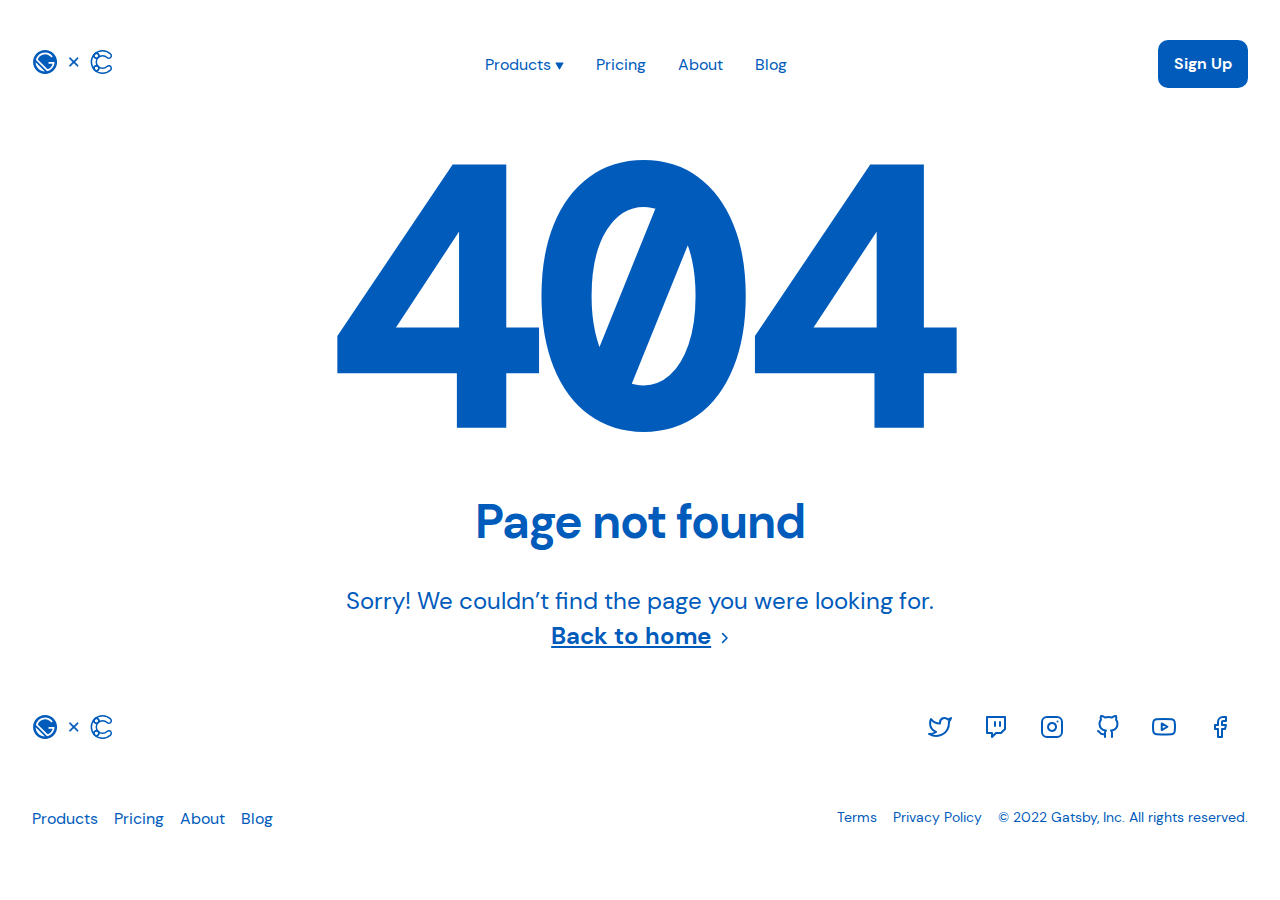
==== commit d5954bcb: "Update from https://github.com/devben/rental-portal/commit/17f7f220e80c8e305025bbd6c758b49943e79c68" ====
--- a/404/index.html
+++ b/404/index.html
@@ -1 +1 @@
-<!DOCTYPE html><html lang="en-us"><head><meta charSet="utf-8"/><meta http-equiv="x-ua-compatible" content="ie=edge"/><meta name="viewport" content="width=device-width, initial-scale=1, shrink-to-fit=no"/><meta name="generator" content="Gatsby 4.24.4"/><meta data-react-helmet="true" charSet="utf-8"/><meta data-react-helmet="true" property="og:title" content="404: Page not found"/><meta data-react-helmet="true" name="twitter:card" content="summary"/><meta data-react-helmet="true" name="twitter:title" content="404: Page not found"/><meta name="theme-color" content="#004ca3"/><style data-href="/rental-portal/styles.d9a3a3fcd41ad3b8b93e.css" data-identity="gatsby-global-css">@font-face{font-display:swap;font-family:DM Sans;font-style:normal;font-weight:400;src:url(/rental-portal/static/dm-sans-latin-ext-400-normal-46f8e89145ca0fc60f623d327d35db08.woff2) format("woff2"),url(/rental-portal/static/dm-sans-all-400-normal-37e3ab8cb633fce97c87dc20cffd615a.woff) format("woff");unicode-range:u+0100-024f,u+0259,u+1e??,u+2020,u+20a0-20ab,u+20ad-20cf,u+2113,u+2c60-2c7f,u+a720-a7ff}@font-face{font-display:swap;font-family:DM Sans;font-style:normal;font-weight:400;src:url(/rental-portal/static/dm-sans-latin-400-normal-71edbde4a8ed19eeef941b7a3ad1639d.woff2) format("woff2"),url(/rental-portal/static/dm-sans-all-400-normal-37e3ab8cb633fce97c87dc20cffd615a.woff) format("woff");unicode-range:u+00??,u+0131,u+0152-0153,u+02bb-02bc,u+02c6,u+02da,u+02dc,u+2000-206f,u+2074,u+20ac,u+2122,u+2191,u+2193,u+2212,u+2215,u+feff,u+fffd}@font-face{font-display:swap;font-family:DM Sans;font-style:normal;font-weight:500;src:url(/rental-portal/static/dm-sans-latin-ext-500-normal-d0cd2ef294906e1debec9476e18e6bc0.woff2) format("woff2"),url(/rental-portal/static/dm-sans-all-500-normal-0a59c6133bb2afd800545a6228f7c8f1.woff) format("woff");unicode-range:u+0100-024f,u+0259,u+1e??,u+2020,u+20a0-20ab,u+20ad-20cf,u+2113,u+2c60-2c7f,u+a720-a7ff}@font-face{font-display:swap;font-family:DM Sans;font-style:normal;font-weight:500;src:url(/rental-portal/static/dm-sans-latin-500-normal-82c42c7339eddd68c79dc69dd2332da5.woff2) format("woff2"),url(/rental-portal/static/dm-sans-all-500-normal-0a59c6133bb2afd800545a6228f7c8f1.woff) format("woff");unicode-range:u+00??,u+0131,u+0152-0153,u+02bb-02bc,u+02c6,u+02da,u+02dc,u+2000-206f,u+2074,u+20ac,u+2122,u+2191,u+2193,u+2212,u+2215,u+feff,u+fffd}@font-face{font-display:swap;font-family:DM Sans;font-style:normal;font-weight:700;src:url(/rental-portal/static/dm-sans-latin-ext-700-normal-260b7f4017e3fb22a92453e9869ad709.woff2) format("woff2"),url(/rental-portal/static/dm-sans-all-700-normal-83ca7716c560a37ada07ced98ad4c6ea.woff) format("woff");unicode-range:u+0100-024f,u+0259,u+1e??,u+2020,u+20a0-20ab,u+20ad-20cf,u+2113,u+2c60-2c7f,u+a720-a7ff}@font-face{font-display:swap;font-family:DM Sans;font-style:normal;font-weight:700;src:url(/rental-portal/static/dm-sans-latin-700-normal-6261bc7f59cc2e5f8f293a89e362662f.woff2) format("woff2"),url(/rental-portal/static/dm-sans-all-700-normal-83ca7716c560a37ada07ced98ad4c6ea.woff) format("woff");unicode-range:u+00??,u+0131,u+0152-0153,u+02bb-02bc,u+02c6,u+02da,u+02dc,u+2000-206f,u+2074,u+20ac,u+2122,u+2191,u+2193,u+2212,u+2215,u+feff,u+fffd}@font-face{font-display:swap;font-family:DM Mono;font-style:normal;font-weight:400;src:url([data-uri]) format("woff2"),url(/rental-portal/static/dm-mono-all-400-normal-71863af5fd990865914dda41c3808a86.woff) format("woff");unicode-range:u+0100-024f,u+0259,u+1e??,u+2020,u+20a0-20ab,u+20ad-20cf,u+2113,u+2c60-2c7f,u+a720-a7ff}@font-face{font-display:swap;font-family:DM Mono;font-style:normal;font-weight:400;src:url(/rental-portal/static/dm-mono-latin-400-normal-c1c4152e83611db446ecc2c0dfd72b04.woff2) format("woff2"),url(/rental-portal/static/dm-mono-all-400-normal-71863af5fd990865914dda41c3808a86.woff) format("woff");unicode-range:u+00??,u+0131,u+0152-0153,u+02bb-02bc,u+02c6,u+02da,u+02dc,u+2000-206f,u+2074,u+20ac,u+2122,u+2191,u+2193,u+2212,u+2215,u+feff,u+fffd}@font-face{font-display:swap;font-family:DM Mono;font-style:normal;font-weight:500;src:url([data-uri]) format("woff2"),url(/rental-portal/static/dm-mono-all-500-normal-dd1211e65f68bed55387e2363e419e78.woff) format("woff");unicode-range:u+0100-024f,u+0259,u+1e??,u+2020,u+20a0-20ab,u+20ad-20cf,u+2113,u+2c60-2c7f,u+a720-a7ff}@font-face{font-display:swap;font-family:DM Mono;font-style:normal;font-weight:500;src:url(/rental-portal/static/dm-mono-latin-500-normal-01077f9f58c8778a2435527972cabf0c.woff2) format("woff2"),url(/rental-portal/static/dm-mono-all-500-normal-dd1211e65f68bed55387e2363e419e78.woff) format("woff");unicode-range:u+00??,u+0131,u+0152-0153,u+02bb-02bc,u+02c6,u+02da,u+02dc,u+2000-206f,u+2074,u+20ac,u+2122,u+2191,u+2193,u+2212,u+2215,u+feff,u+fffd}:root{--wuwu9p0:#fff;--wuwu9p1:#005bbb;--wuwu9p2:#005bbb;--wuwu9p3:#eee;--wuwu9p4:#004287;--wuwu9p5:#000;--wuwu9p6:-0;--wuwu9p7:4px;--wuwu9p8:8px;--wuwu9p9:16px;--wuwu9pa:32px;--wuwu9pb:64px;--wuwu9pc:128px;--wuwu9pd:-4px;--wuwu9pe:-8px;--wuwu9pf:-16px;--wuwu9pg:-32px;--wuwu9ph:-64px;--wuwu9pi:-128px;--wuwu9pj:12px;--wuwu9pk:14px;--wuwu9pl:16px;--wuwu9pm:18px;--wuwu9pn:24px;--wuwu9po:32px;--wuwu9pp:48px;--wuwu9pq:64px;--wuwu9pr:400;--wuwu9ps:500;--wuwu9pt:600;--wuwu9pu:700;--wuwu9pv:800;--wuwu9pw:"DM Sans",sans-serif;--wuwu9px:"DM Sans",sans-serif;--wuwu9py:DM Mono,Menlo,monospace;--wuwu9pz:1.65;--wuwu9p10:1.25;--wuwu9p11:1.1;--wuwu9p12:1;--wuwu9p13:0;--wuwu9p14:-0.02em;--wuwu9p15:0.08em;--wuwu9p16:1280px;--wuwu9p17:1024px;--wuwu9p18:1440px;--wuwu9p19:848px;--wuwu9p1a:48px;--wuwu9p1b:300px;--wuwu9p1c:400px;--wuwu9p1d:32px;--wuwu9p1e:30px;--wuwu9p1f:10px;--wuwu9p1g:24px;--wuwu9p1h:99999px;--wuwu9p1i:0px 4px 8px 0px #2e29330a,0px 4px 24px 0px #2e293314,0px 8px 24px 0px #473f4f29}.ur0mb0{margin-left:auto;margin-right:auto;max-width:var(--wuwu9p16);padding-left:var(--wuwu9pa);padding-right:var(--wuwu9pa)}.ur0mb2{max-width:var(--wuwu9p18);padding-left:0;padding-right:0}.ur0mb3{max-width:var(--wuwu9p17)}.ur0mb4{max-width:var(--wuwu9p19)}.ur0mb5{padding-bottom:var(--wuwu9pa);padding-left:0;padding-right:0;padding-top:var(--wuwu9pa)}.ur0mb6{align-items:center;display:flex}.ur0mb7{flex-wrap:wrap}.ur0mb8{align-items:flex-start}.ur0mb9{align-items:baseline}.ur0mba{align-items:flex-start}.ur0mba,.ur0mbb{flex-direction:column}.ur0mbc{align-items:flex-end}.ur0mbd{align-items:stretch}.ur0mbe{justify-content:space-between}.ur0mbe,.ur0mbf{flex-wrap:wrap;width:100%}.ur0mbf{justify-content:center}.ur0mbg{flex-direction:column}.ur0mbh{gap:var(--wuwu9p6)}.ur0mbi{gap:var(--wuwu9p7)}.ur0mbj{gap:var(--wuwu9p8)}.ur0mbk{gap:var(--wuwu9p9)}.ur0mbl{gap:var(--wuwu9pa)}.ur0mbm{gap:var(--wuwu9pb)}.ur0mbn{gap:var(--wuwu9pc)}.ur0mbo{gap:var(--wuwu9pd)}.ur0mbp{gap:var(--wuwu9pe)}.ur0mbq{gap:var(--wuwu9pf)}.ur0mbr{gap:var(--wuwu9pg)}.ur0mbs{gap:var(--wuwu9ph)}.ur0mbt{gap:var(--wuwu9pi)}.ur0mbu,.ur0mbv,.ur0mbw,.ur0mbx,.ur0mby,.ur0mbz{width:100%}.ur0mb10{list-style:none;margin:0;padding:0}.ur0mb11{padding:var(--wuwu9p6)}.ur0mb12{padding:var(--wuwu9p7)}.ur0mb13{padding:var(--wuwu9p8)}.ur0mb14{padding:var(--wuwu9p9)}.ur0mb15{padding:var(--wuwu9pa)}.ur0mb16{padding:var(--wuwu9pb)}.ur0mb17{padding:var(--wuwu9pc)}.ur0mb18{padding:var(--wuwu9pd)}.ur0mb19{padding:var(--wuwu9pe)}.ur0mb1a{padding:var(--wuwu9pf)}.ur0mb1b{padding:var(--wuwu9pg)}.ur0mb1c{padding:var(--wuwu9ph)}.ur0mb1d{padding:var(--wuwu9pi)}.ur0mb1e{padding-bottom:var(--wuwu9p6);padding-top:var(--wuwu9p6)}.ur0mb1f{padding-bottom:var(--wuwu9p7);padding-top:var(--wuwu9p7)}.ur0mb1g{padding-bottom:var(--wuwu9p8);padding-top:var(--wuwu9p8)}.ur0mb1h{padding-bottom:var(--wuwu9p9);padding-top:var(--wuwu9p9)}.ur0mb1i{padding-bottom:var(--wuwu9pa);padding-top:var(--wuwu9pa)}.ur0mb1j{padding-bottom:var(--wuwu9pb);padding-top:var(--wuwu9pb)}.ur0mb1k{padding-bottom:var(--wuwu9pc);padding-top:var(--wuwu9pc)}.ur0mb1l{padding-bottom:var(--wuwu9pd);padding-top:var(--wuwu9pd)}.ur0mb1m{padding-bottom:var(--wuwu9pe);padding-top:var(--wuwu9pe)}.ur0mb1n{padding-bottom:var(--wuwu9pf);padding-top:var(--wuwu9pf)}.ur0mb1o{padding-bottom:var(--wuwu9pg);padding-top:var(--wuwu9pg)}.ur0mb1p{padding-bottom:var(--wuwu9ph);padding-top:var(--wuwu9ph)}.ur0mb1q{padding-bottom:var(--wuwu9pi);padding-top:var(--wuwu9pi)}.ur0mb1r{margin-bottom:var(--wuwu9p6);margin-top:var(--wuwu9p6)}.ur0mb1s{margin-bottom:var(--wuwu9p7);margin-top:var(--wuwu9p7)}.ur0mb1t{margin-bottom:var(--wuwu9p8);margin-top:var(--wuwu9p8)}.ur0mb1u{margin-bottom:var(--wuwu9p9);margin-top:var(--wuwu9p9)}.ur0mb1v{margin-bottom:var(--wuwu9pa);margin-top:var(--wuwu9pa)}.ur0mb1w{margin-bottom:var(--wuwu9pb);margin-top:var(--wuwu9pb)}.ur0mb1x{margin-bottom:var(--wuwu9pc);margin-top:var(--wuwu9pc)}.ur0mb1y{margin-bottom:var(--wuwu9pd);margin-top:var(--wuwu9pd)}.ur0mb1z{margin-bottom:var(--wuwu9pe);margin-top:var(--wuwu9pe)}.ur0mb20{margin-bottom:var(--wuwu9pf);margin-top:var(--wuwu9pf)}.ur0mb21{margin-bottom:var(--wuwu9pg);margin-top:var(--wuwu9pg)}.ur0mb22{margin-bottom:var(--wuwu9ph);margin-top:var(--wuwu9ph)}.ur0mb23{margin-bottom:var(--wuwu9pi);margin-top:var(--wuwu9pi)}.ur0mb24{margin-left:calc(var(--wuwu9p6)*-1);margin-right:calc(var(--wuwu9p6)*-1)}.ur0mb25{margin-left:calc(var(--wuwu9p7)*-1);margin-right:calc(var(--wuwu9p7)*-1)}.ur0mb26{margin-left:calc(var(--wuwu9p8)*-1);margin-right:calc(var(--wuwu9p8)*-1)}.ur0mb27{margin-left:calc(var(--wuwu9p9)*-1);margin-right:calc(var(--wuwu9p9)*-1)}.ur0mb28{margin-left:calc(var(--wuwu9pa)*-1);margin-right:calc(var(--wuwu9pa)*-1)}.ur0mb29{margin-left:calc(var(--wuwu9pb)*-1);margin-right:calc(var(--wuwu9pb)*-1)}.ur0mb2a{margin-left:calc(var(--wuwu9pc)*-1);margin-right:calc(var(--wuwu9pc)*-1)}.ur0mb2b{margin-left:calc(var(--wuwu9pd)*-1);margin-right:calc(var(--wuwu9pd)*-1)}.ur0mb2c{margin-left:calc(var(--wuwu9pe)*-1);margin-right:calc(var(--wuwu9pe)*-1)}.ur0mb2d{margin-left:calc(var(--wuwu9pf)*-1);margin-right:calc(var(--wuwu9pf)*-1)}.ur0mb2e{margin-left:calc(var(--wuwu9pg)*-1);margin-right:calc(var(--wuwu9pg)*-1)}.ur0mb2f{margin-left:calc(var(--wuwu9ph)*-1);margin-right:calc(var(--wuwu9ph)*-1)}.ur0mb2g{margin-left:calc(var(--wuwu9pi)*-1);margin-right:calc(var(--wuwu9pi)*-1)}.ur0mb2h{border-radius:var(--wuwu9p1f);overflow:hidden}.ur0mb2i{border-radius:var(--wuwu9p1g);overflow:hidden}.ur0mb2j{border-radius:var(--wuwu9p1h);overflow:hidden}.ur0mb2o{align-items:center;display:flex;flex-direction:column;text-align:center}.ur0mb2p{padding-bottom:var(--wuwu9pa);padding-top:var(--wuwu9pa)}.ur0mb2q{margin:var(--wuwu9p6)}.ur0mb2r{margin:var(--wuwu9p7)}.ur0mb2s{margin:var(--wuwu9p8)}.ur0mb2t{margin:var(--wuwu9p9)}.ur0mb2u{margin:var(--wuwu9pa)}.ur0mb2v{margin:var(--wuwu9pb)}.ur0mb2w{margin:var(--wuwu9pc)}.ur0mb2x{margin:var(--wuwu9pd)}.ur0mb2y{margin:var(--wuwu9pe)}.ur0mb2z{margin:var(--wuwu9pf)}.ur0mb30{margin:var(--wuwu9pg)}.ur0mb31{margin:var(--wuwu9ph)}.ur0mb32{margin:var(--wuwu9pi)}.ur0mb33{margin:auto}.ur0mb34{margin-left:var(--wuwu9p6)}.ur0mb35{margin-left:var(--wuwu9p7)}.ur0mb36{margin-left:var(--wuwu9p8)}.ur0mb37{margin-left:var(--wuwu9p9)}.ur0mb38{margin-left:var(--wuwu9pa)}.ur0mb39{margin-left:var(--wuwu9pb)}.ur0mb3a{margin-left:var(--wuwu9pc)}.ur0mb3b{margin-left:var(--wuwu9pd)}.ur0mb3c{margin-left:var(--wuwu9pe)}.ur0mb3d{margin-left:var(--wuwu9pf)}.ur0mb3e{margin-left:var(--wuwu9pg)}.ur0mb3f{margin-left:var(--wuwu9ph)}.ur0mb3g{margin-left:var(--wuwu9pi)}.ur0mb3h{margin-left:auto}.ur0mb3i{margin-right:var(--wuwu9p6)}.ur0mb3j{margin-right:var(--wuwu9p7)}.ur0mb3k{margin-right:var(--wuwu9p8)}.ur0mb3l{margin-right:var(--wuwu9p9)}.ur0mb3m{margin-right:var(--wuwu9pa)}.ur0mb3n{margin-right:var(--wuwu9pb)}.ur0mb3o{margin-right:var(--wuwu9pc)}.ur0mb3p{margin-right:var(--wuwu9pd)}.ur0mb3q{margin-right:var(--wuwu9pe)}.ur0mb3r{margin-right:var(--wuwu9pf)}.ur0mb3s{margin-right:var(--wuwu9pg)}.ur0mb3t{margin-right:var(--wuwu9ph)}.ur0mb3u{margin-right:var(--wuwu9pi)}.ur0mb3v{margin-right:auto}.ur0mb3w{margin-top:var(--wuwu9p6)}.ur0mb3x{margin-top:var(--wuwu9p7)}.ur0mb3y{margin-top:var(--wuwu9p8)}.ur0mb3z{margin-top:var(--wuwu9p9)}.ur0mb40{margin-top:var(--wuwu9pa)}.ur0mb41{margin-top:var(--wuwu9pb)}.ur0mb42{margin-top:var(--wuwu9pc)}.ur0mb43{margin-top:var(--wuwu9pd)}.ur0mb44{margin-top:var(--wuwu9pe)}.ur0mb45{margin-top:var(--wuwu9pf)}.ur0mb46{margin-top:var(--wuwu9pg)}.ur0mb47{margin-top:var(--wuwu9ph)}.ur0mb48{margin-top:var(--wuwu9pi)}.ur0mb49{margin-top:auto}.ur0mb4a{margin-bottom:var(--wuwu9p6)}.ur0mb4b{margin-bottom:var(--wuwu9p7)}.ur0mb4c{margin-bottom:var(--wuwu9p8)}.ur0mb4d{margin-bottom:var(--wuwu9p9)}.ur0mb4e{margin-bottom:var(--wuwu9pa)}.ur0mb4f{margin-bottom:var(--wuwu9pb)}.ur0mb4g{margin-bottom:var(--wuwu9pc)}.ur0mb4h{margin-bottom:var(--wuwu9pd)}.ur0mb4i{margin-bottom:var(--wuwu9pe)}.ur0mb4j{margin-bottom:var(--wuwu9pf)}.ur0mb4k{margin-bottom:var(--wuwu9pg)}.ur0mb4l{margin-bottom:var(--wuwu9ph)}.ur0mb4m{margin-bottom:var(--wuwu9pi)}.ur0mb4n{margin-bottom:auto}.ur0mb4o{margin:0}.ur0mb4p{font-size:var(--wuwu9pl)}.ur0mb4p,.ur0mb4q{font-weight:var(--wuwu9pr);letter-spacing:var(--wuwu9p13);line-height:var(--wuwu9pz);margin-bottom:var(--wuwu9p9)}.ur0mb4q{font-size:var(--wuwu9pm)}.ur0mb4r{font-family:var(--wuwu9px);font-size:var(--wuwu9po);font-weight:var(--wuwu9pv);letter-spacing:var(--wuwu9p14);line-height:var(--wuwu9p10);margin-bottom:var(--wuwu9pc);margin-top:var(--wuwu9pa)}.ur0mb4s{font-family:var(--wuwu9px)}.ur0mb4s,.ur0mb4t{font-size:var(--wuwu9po)}.ur0mb4s,.ur0mb4t,.ur0mb4u{font-weight:var(--wuwu9pv);letter-spacing:var(--wuwu9p14);line-height:var(--wuwu9p11);margin-bottom:var(--wuwu9p9)}.ur0mb4u{font-size:var(--wuwu9pn)}.ur0mb4v{font-family:var(--wuwu9py);font-weight:var(--wuwu9ps);line-height:var(--wuwu9p11)}.ur0mb4v,.ur0mb4w{font-size:var(--wuwu9pk);letter-spacing:var(--wuwu9p15);margin-bottom:var(--wuwu9p8);text-transform:uppercase}.ur0mb4w{font-style:normal;font-weight:var(--wuwu9pt)}.ur0mb4x{font-family:var(--wuwu9py);font-size:var(--wuwu9pp);font-weight:var(--wuwu9ps);line-height:var(--wuwu9p11)}.ur0mb4y{font-size:var(--wuwu9pn);font-weight:var(--wuwu9pu);line-height:var(--wuwu9p10)}.ur0mb4z{font-size:var(--wuwu9pk);margin-bottom:var(--wuwu9p8)}.ur0mb50{font-size:var(--wuwu9pm)}.ur0mb51{font-family:var(--wuwu9py);font-size:180px;letter-spacing:var(--wuwu9p14);line-height:var(--wuwu9p12)}.ur0mb52{text-align:center}.ur0mb53{font-weight:var(--wuwu9pu)}.ur0mb54{color:inherit}.ur0mb54:hover{color:var(--wuwu9p4)}.ur0mb55{color:inherit;text-decoration:none;transition-duration:.2s;transition-property:color;transition-timing-function:ease-in-out}.ur0mb55:hover{color:var(--wuwu9p4)}.ur0mb56{background:none;border:none;color:inherit;font-family:var(--wuwu9pw);font-size:inherit;padding:0;text-decoration:none;transition-duration:.2s;transition-property:color;transition-timing-function:ease-in-out}.ur0mb56:hover{color:var(--wuwu9p4);cursor:pointer}.ur0mb57{color:inherit;font-weight:var(--wuwu9pu)}.ur0mb57:hover{color:var(--wuwu9p4)}.ur0mb58{color:inherit;display:block}.ur0mb58,.ur0mb59{text-decoration:none}.ur0mb59{border-radius:var(--wuwu9p1f);display:inline-flex;font-size:var(--wuwu9pl);font-weight:var(--wuwu9pu);line-height:var(--wuwu9p12);padding:var(--wuwu9p9)}.ur0mb5a{background-color:var(--wuwu9p2);color:var(--wuwu9p0)}.ur0mb5a:focus,.ur0mb5a:hover{background-color:var(--wuwu9p4)}.ur0mb5b{background-color:var(--wuwu9p0);color:var(--wuwu9p2)}.ur0mb5b:focus,.ur0mb5b:hover{background-color:var(--wuwu9p4);color:var(--wuwu9p0)}.ur0mb5c{background-color:transparent;color:inherit}.ur0mb5c:focus,.ur0mb5c:hover{background-color:var(--wuwu9p3)}.ur0mb5d{background-color:transparent;color:inherit}.ur0mb5d:focus,.ur0mb5d:hover{background-color:var(--wuwu9p3);color:var(--wuwu9p2)}.ur0mb5e{background-color:var(--wuwu9p2);color:var(--wuwu9p0)}.ur0mb5f{background-color:var(--wuwu9p3);color:var(--wuwu9p2)}.ur0mb5g{margin:0;padding-bottom:var(--wuwu9pa);padding-left:0;padding-right:0;padding-top:0}.ur0mb5h{border-radius:var(--wuwu9p1h);flex-shrink:0;height:var(--wuwu9p1a);min-width:0;width:var(--wuwu9p1a)}.ur0mb5i{height:20px;width:85px}.ur0mb5j{max-width:128px}.ur0mb5k{height:24px;width:24px}.ur0mb5k,.ur0mb5l{margin-bottom:var(--wuwu9p9)}.ur0mb5l{height:32px;width:32px}.ur0mb5m{height:64px;margin-bottom:var(--wuwu9p9);width:64px}.ur0mb5n{color:var(--wuwu9p1);margin-right:var(--wuwu9p9)}.ur0mb5n:focus,.ur0mb5n:hover{color:var(--wuwu9p4)}.ur0mb5o{align-items:center;background:transparent;border:none;cursor:pointer;display:flex;height:48px;justify-content:center;width:48px}.ur0mb5p{clip:rect(0 0 0 0);border:0;height:1px;overflow:hidden;padding:0;position:absolute;white-space:nowrap;width:1px}.ur0mb5q{outline:1px solid tomato}@media screen and (min-width:52em){.ur0mb5{padding:var(--wuwu9pb) var(--wuwu9pa)}.ur0mb4s{font-size:var(--wuwu9pp)}.ur0mb51{font-size:360px}}@media screen and (min-width:40em){.ur0mbg{flex-direction:row}.ur0mbu{width:100%}.ur0mbv{width:50%}.ur0mbw{width:25%}.ur0mbx,.ur0mby{width:33.3333%}.ur0mbz{width:-webkit-fit-content;width:-moz-fit-content;width:fit-content}.ur0mb2k{order:0}.ur0mb2l{order:1}.ur0mb2m{order:2}.ur0mb2n{order:3}.ur0mb2p{padding-bottom:var(--wuwu9pb);padding-top:var(--wuwu9pb)}.ur0mb4r{font-size:var(--wuwu9pq)}}._165flw0{display:none;position:relative;z-index:1}._165flw1{display:block;padding-top:var(--wuwu9p9);position:relative}._165flw2{background:var(--wuwu9p2)}._165flw4{color:var(--wuwu9p2)}._165flw5{color:var(--wuwu9p0)}._165flw6{background:var(--wuwu9p2);height:100vh;padding-top:var(--wuwu9pa);position:absolute;width:100vw;z-index:1}._165flw7{color:var(--wuwu9p0);display:block;font-size:var(--wuwu9pn);padding:var(--wuwu9p8) var(--wuwu9pa)}@media screen and (min-width:40em){._165flw0{display:block;padding-top:var(--wuwu9pa)}._165flw1,._165flw6{display:none}}._12kcbqa0{transition-duration:.15s;transition-property:-webkit-transform;transition-property:transform;transition-property:transform,-webkit-transform;transition-timing-function:ease-in-out}._12kcbqa1{-webkit-transform:rotate(-180deg);transform:rotate(-180deg)}._12kcbqa2{-webkit-transform:rotate(90deg);transform:rotate(90deg)}._12kcbqa3{-webkit-transform:rotate(-90deg);transform:rotate(-90deg)}._1fa5qiz0{position:relative}._1fa5qiz1:hover{color:var(--wuwu9p0)}._1fa5qiz3{position:relative;white-space:nowrap;width:-webkit-fit-content;width:-moz-fit-content;width:fit-content}._1fa5qiz6{padding-bottom:var(--wuwu9p9);padding-left:var(--wuwu9pa)}._1fa5qiz7{flex-shrink:0;height:var(--wuwu9p1d);width:var(--wuwu9p1d)}._1fa5qiz9{display:none;white-space:normal}._1fa5qiza{margin:0;padding:0}@media screen and (min-width:40em){._1fa5qiz1{align-items:baseline;color:inherit;font-size:inherit;padding:0}._1fa5qiz1:hover{color:var(--wuwu9p4)}._1fa5qiz2{align-items:baseline}._1fa5qiz3{background:var(--wuwu9p0);border-radius:var(--wuwu9p1g);box-shadow:var(--wuwu9p1i);left:50%;max-width:var(--wuwu9p1c);min-width:var(--wuwu9p1b);padding:var(--wuwu9p9) var(--wuwu9p9) var(--wuwu9p6) var(--wuwu9p9);position:absolute;top:calc(100% + 20px);-webkit-transform:translateX(-50%);transform:translateX(-50%)}._1fa5qiz3:before{border-color:transparent transparent var(--wuwu9p0) transparent;border-style:solid;border-width:0 14px 17.3px;content:"";height:0;left:50%;position:absolute;top:0;-webkit-transform:translateX(-50%) translateY(calc(-100% + 2px));transform:translateX(-50%) translateY(calc(-100% + 2px));width:0}._1fa5qiz4{-webkit-animation:zoomInUp .15s ease-in-out;animation:zoomInUp .15s ease-in-out}._1fa5qiz5{-webkit-animation:zoomOutDown .15s ease-in-out;animation:zoomOutDown .15s ease-in-out;-webkit-animation-fill-mode:forwards;animation-fill-mode:forwards}._1fa5qiz6{align-items:stretch;padding-left:0}._1fa5qiz7{height:var(--wuwu9p1e);width:var(--wuwu9p1e)}._1fa5qiz8{border-radius:var(--wuwu9p1f);color:inherit;font-size:var(--wuwu9pl);font-weight:var(--wuwu9pu);margin:0;padding:var(--wuwu9p8)}._1fa5qiz8:hover{background:var(--wuwu9p3);color:inherit}._1fa5qiz9{display:block;font-size:var(--wuwu9pk);margin:0;min-width:300px}}@-webkit-keyframes zoomInUp{0%{opacity:0;-webkit-transform:scale(.95) translateY(10px) translateX(-50%);transform:scale(.95) translateY(10px) translateX(-50%);visibility:hidden}to{opacity:1;-webkit-transform:scale(1),translateY(0) translateX(-50%);transform:scale(1),translateY(0) translateX(-50%);visibility:visible}}@keyframes zoomInUp{0%{opacity:0;-webkit-transform:scale(.95) translateY(10px) translateX(-50%);transform:scale(.95) translateY(10px) translateX(-50%);visibility:hidden}to{opacity:1;-webkit-transform:scale(1),translateY(0) translateX(-50%);transform:scale(1),translateY(0) translateX(-50%);visibility:visible}}@-webkit-keyframes zoomOutDown{0%{opacity:1;-webkit-transform:scale(1) translateY(0) translateX(-50%);transform:scale(1) translateY(0) translateX(-50%)}to{opacity:0;-webkit-transform:scale(.95) translateY(10px) translateX(-50%);transform:scale(.95) translateY(10px) translateX(-50%);visibility:hidden}}@keyframes zoomOutDown{0%{opacity:1;-webkit-transform:scale(1) translateY(0) translateX(-50%);transform:scale(1) translateY(0) translateX(-50%)}to{opacity:0;-webkit-transform:scale(.95) translateY(10px) translateX(-50%);transform:scale(.95) translateY(10px) translateX(-50%);visibility:hidden}}@-webkit-keyframes fadeIn{0%{opacity:0;visibility:hidden}to{opacity:1;visibility:visible}}@keyframes fadeIn{0%{opacity:0;visibility:hidden}to{opacity:1;visibility:visible}}@-webkit-keyframes fadeOut{0%{opacity:1}to{opacity:0;visibility:hidden}}@keyframes fadeOut{0%{opacity:1}to{opacity:0;visibility:hidden}}body{-webkit-font-smoothing:antialiased;-moz-osx-font-smoothing:grayscale;background-color:var(--wuwu9p0);color:var(--wuwu9p1);font-family:var(--wuwu9pw);margin:0}*{box-sizing:border-box}._1kart9e0{font-family:var(--wuwu9py);font-style:normal;letter-spacing:-.02em}._1kart9e1{align-items:baseline;color:inherit;display:flex;font-size:var(--wuwu9pn);font-weight:var(--wuwu9pu);gap:10px;justify-content:center;text-align:center}._1kart9e2{height:12px}._1kart9e3{font-size:var(--wuwu9pn);margin-bottom:0;text-align:center}._1u1urz10{max-width:1108px}._1u1urz11{font-size:var(--wuwu9pm);margin-bottom:var(--wuwu9pb);max-width:798px}._1u1urz12{width:100%}@media screen and (min-width:40em){._1u1urz11{font-size:var(--wuwu9pn)}}.ofnu3i1{align-items:center;display:flex;flex-direction:column}@media screen and (min-width:40em){.ofnu3i0{gap:var(--wuwu9pc)}.ofnu3i1{align-items:flex-start}}</style><style>.gatsby-image-wrapper{position:relative;overflow:hidden}.gatsby-image-wrapper picture.object-fit-polyfill{position:static!important}.gatsby-image-wrapper img{bottom:0;height:100%;left:0;margin:0;max-width:none;padding:0;position:absolute;right:0;top:0;width:100%;object-fit:cover}.gatsby-image-wrapper [data-main-image]{opacity:0;transform:translateZ(0);transition:opacity .25s linear;will-change:opacity}.gatsby-image-wrapper-constrained{display:inline-block;vertical-align:top}</style><noscript><style>.gatsby-image-wrapper noscript [data-main-image]{opacity:1!important}.gatsby-image-wrapper [data-placeholder-image]{opacity:0!important}</style></noscript><script type="module">const e="undefined"!=typeof HTMLImageElement&&"loading"in HTMLImageElement.prototype;e&&document.body.addEventListener("load",(function(e){const t=e.target;if(void 0===t.dataset.mainImage)return;if(void 0===t.dataset.gatsbyImageSsr)return;let a=null,n=t;for(;null===a&&n;)void 0!==n.parentNode.dataset.gatsbyImageWrapper&&(a=n.parentNode),n=n.parentNode;const o=a.querySelector("[data-placeholder-image]"),r=new Image;r.src=t.currentSrc,r.decode().catch((()=>{})).then((()=>{t.style.opacity=1,o&&(o.style.opacity=0,o.style.transition="opacity 500ms linear")}))}),!0);</script><title data-react-helmet="true">404: Page not found</title><link rel="icon" href="/rental-portal/favicon-32x32.png?v=955a9d05c5c141a98f792a6172f6a651" type="image/png"/><link rel="manifest" href="/rental-portal/manifest.webmanifest" crossorigin="anonymous"/><link rel="apple-touch-icon" sizes="48x48" href="/rental-portal/icons/icon-48x48.png?v=955a9d05c5c141a98f792a6172f6a651"/><link rel="apple-touch-icon" sizes="72x72" href="/rental-portal/icons/icon-72x72.png?v=955a9d05c5c141a98f792a6172f6a651"/><link rel="apple-touch-icon" sizes="96x96" href="/rental-portal/icons/icon-96x96.png?v=955a9d05c5c141a98f792a6172f6a651"/><link rel="apple-touch-icon" sizes="144x144" href="/rental-portal/icons/icon-144x144.png?v=955a9d05c5c141a98f792a6172f6a651"/><link rel="apple-touch-icon" sizes="192x192" href="/rental-portal/icons/icon-192x192.png?v=955a9d05c5c141a98f792a6172f6a651"/><link rel="apple-touch-icon" sizes="256x256" href="/rental-portal/icons/icon-256x256.png?v=955a9d05c5c141a98f792a6172f6a651"/><link rel="apple-touch-icon" sizes="384x384" href="/rental-portal/icons/icon-384x384.png?v=955a9d05c5c141a98f792a6172f6a651"/><link rel="apple-touch-icon" sizes="512x512" href="/rental-portal/icons/icon-512x512.png?v=955a9d05c5c141a98f792a6172f6a651"/></head><body><div id="___gatsby"><div style="outline:none" tabindex="-1" id="gatsby-focus-wrapper"><header><div class="ur0mb0 _165flw0"><div class="ur0mb2s"></div><div class="ur0mb6 ur0mbe ur0mbk"><a class="ur0mb55" href="/rental-portal/"><span class="ur0mb5p">Home</span><svg width="82" height="24" viewBox="0 0 82 24" fill="none" xmlns="http://www.w3.org/2000/svg"><path d="M13.083 0C6.48301 0 1.08301 5.4 1.08301 12C1.08301 18.6 6.48301 24 13.083 24C19.683 24 25.083 18.6 25.083 12C25.083 5.4 19.683 0 13.083 0ZM6.39729 18.6857C4.59729 16.8857 3.65444 14.4857 3.65444 12.1714L12.9973 21.4286C10.5973 21.3429 8.19729 20.4857 6.39729 18.6857ZM15.1402 21.1714L3.91158 9.94286C4.85444 5.74286 8.62587 2.57143 13.083 2.57143C16.2544 2.57143 18.9973 4.11429 20.7116 6.42857L19.4259 7.54286C17.9687 5.57143 15.6544 4.28571 13.083 4.28571C9.74015 4.28571 6.91158 6.42857 5.79729 9.42857L15.6544 19.2857C18.1402 18.4286 20.0259 16.2857 20.6259 13.7143H16.5116V12H22.5116C22.5116 16.4571 19.3402 20.2286 15.1402 21.1714Z" fill="currentColor"></path><path d="M46.0628 8.6268C46.2581 8.43154 46.2581 8.11496 46.0628 7.9197L45.8299 7.68681C45.6346 7.49154 45.3181 7.49154 45.1228 7.68681L42.1032 10.7064C41.908 10.9016 41.5914 10.9016 41.3961 10.7064L38.3766 7.6868C38.1813 7.49154 37.8647 7.49154 37.6695 7.68681L37.4366 7.9197C37.2413 8.11496 37.2413 8.43154 37.4366 8.62681L40.4561 11.6464C40.6514 11.8416 40.6514 12.1582 40.4561 12.3535L37.4366 15.373C37.2413 15.5683 37.2413 15.8849 37.4366 16.0801L37.6695 16.313C37.8647 16.5083 38.1813 16.5083 38.3766 16.313L41.3961 13.2935C41.5914 13.0982 41.908 13.0982 42.1032 13.2935L45.1228 16.313C45.3181 16.5083 45.6346 16.5083 45.8299 16.313L46.0628 16.0801C46.2581 15.8849 46.2581 15.5683 46.0628 15.373L43.0432 12.3535C42.848 12.1582 42.848 11.8416 43.0432 11.6464L46.0628 8.6268Z" fill="currentColor" stroke="currentColor" stroke-width="0.5"></path><path d="M66.1256 16.478V16.478C64.9356 15.2915 64.2668 13.6803 64.2668 11.9999C64.2668 10.3195 64.9356 8.70824 66.1256 7.52174V7.52174C67.0908 6.55658 67.0908 4.99176 66.1256 4.0266C65.1604 3.06145 63.5955 3.06145 62.6303 4.0266C60.5388 6.15453 59.3627 9.01622 59.3535 11.9999C59.3832 14.9794 60.5562 17.8338 62.6303 19.9732C63.2547 20.5975 64.1647 20.8414 65.0176 20.6128C65.8705 20.3843 66.5367 19.7181 66.7652 18.8653C66.9938 18.0124 66.7499 17.1024 66.1256 16.478V16.478Z" stroke="currentColor" stroke-width="1.5"></path><path d="M66.1254 7.52183V7.52183C67.3119 6.33194 68.9233 5.66317 70.6037 5.66317C72.2841 5.66317 73.8954 6.33194 75.082 7.52183V7.52183C76.0472 8.48699 77.6121 8.48699 78.5772 7.52183C79.5424 6.55668 79.5424 4.99185 78.5772 4.02669C76.4492 1.93521 73.5875 0.759177 70.6037 0.75C67.624 0.77967 64.7696 1.95268 62.6301 4.02669C61.665 4.99185 61.665 6.55668 62.6301 7.52183C63.5953 8.48699 65.1602 8.48699 66.1254 7.52183V7.52183Z" stroke="currentColor" stroke-width="1.5"></path><path d="M75.082 16.4781V16.4781C73.8954 17.668 72.2841 18.3367 70.6037 18.3367C68.9233 18.3367 67.3119 17.668 66.1254 16.4781V16.4781C65.1602 15.5129 63.5953 15.5129 62.6301 16.4781C61.665 17.4432 61.665 19.0081 62.6301 19.9732C64.7581 22.0647 67.6199 23.2407 70.6037 23.2499C73.5833 23.2202 76.4378 22.0472 78.5772 19.9732C79.2016 19.3489 79.4455 18.4389 79.2169 17.586C78.9884 16.7331 78.3222 16.0669 77.4693 15.8384C76.6164 15.6099 75.7064 15.8537 75.082 16.4781V16.4781Z" stroke="currentColor" stroke-width="1.5"></path><path d="M66.2029 7.55427C67.1836 6.57288 67.1831 4.98229 66.2016 4.00158C65.2202 3.02087 63.6296 3.02143 62.6488 4.00282C61.6681 4.98421 61.6686 6.5748 62.6501 7.55551C63.6315 8.53622 65.2221 8.53566 66.2029 7.55427Z" stroke="currentColor" stroke-width="1.5"></path><path d="M66.1921 19.9927C67.1729 19.0114 67.1723 17.4208 66.1909 16.4401C65.2095 15.4594 63.6188 15.4599 62.6381 16.4413C61.6574 17.4227 61.6579 19.0133 62.6393 19.994C63.6208 20.9747 65.2114 20.9741 66.1921 19.9927Z" stroke="currentColor" stroke-width="1.5"></path></svg></a><nav><ul class="ur0mb6 ur0mbl ur0mb10"><li><div class="ur0mb6 ur0mba ur0mbl _1fa5qiz0" data-id="Products-group-wrapper"><button class="ur0mb56 _1fa5qiz1 _165flw7"><div class="ur0mb6 ur0mbi _1fa5qiz2">Products<svg width="9" height="8" viewBox="0 0 9 8" fill="none" xmlns="http://www.w3.org/2000/svg" class="_12kcbqa0"><path d="M4.93301 7.25C4.74056 7.58333 4.25944 7.58333 4.06699 7.25L0.602886 1.25C0.410435 0.916666 0.650998 0.499999 1.0359 0.499999L7.9641 0.5C8.349 0.5 8.58957 0.916666 8.39712 1.25L4.93301 7.25Z" fill="currentColor"></path></svg></div></button></div></li><li><a class="ur0mb55" href="/rental-portal/404/#!">Pricing</a></li><li><a class="ur0mb55" href="/rental-portal/about">About</a></li><li><a class="ur0mb55" href="/rental-portal/404/#!">Blog</a></li></ul></nav><div><a class="ur0mb5a ur0mb59" href="/rental-portal/404/#!">Sign Up</a></div></div></div><div class="ur0mb0 _165flw1"><div class="ur0mb2s"></div><div class="ur0mb6 ur0mbe ur0mbk"><span class="_165flw4"><a class="ur0mb55" href="/rental-portal/"><span class="ur0mb5p">Home</span><svg width="82" height="24" viewBox="0 0 82 24" fill="none" xmlns="http://www.w3.org/2000/svg"><path d="M13.083 0C6.48301 0 1.08301 5.4 1.08301 12C1.08301 18.6 6.48301 24 13.083 24C19.683 24 25.083 18.6 25.083 12C25.083 5.4 19.683 0 13.083 0ZM6.39729 18.6857C4.59729 16.8857 3.65444 14.4857 3.65444 12.1714L12.9973 21.4286C10.5973 21.3429 8.19729 20.4857 6.39729 18.6857ZM15.1402 21.1714L3.91158 9.94286C4.85444 5.74286 8.62587 2.57143 13.083 2.57143C16.2544 2.57143 18.9973 4.11429 20.7116 6.42857L19.4259 7.54286C17.9687 5.57143 15.6544 4.28571 13.083 4.28571C9.74015 4.28571 6.91158 6.42857 5.79729 9.42857L15.6544 19.2857C18.1402 18.4286 20.0259 16.2857 20.6259 13.7143H16.5116V12H22.5116C22.5116 16.4571 19.3402 20.2286 15.1402 21.1714Z" fill="currentColor"></path><path d="M46.0628 8.6268C46.2581 8.43154 46.2581 8.11496 46.0628 7.9197L45.8299 7.68681C45.6346 7.49154 45.3181 7.49154 45.1228 7.68681L42.1032 10.7064C41.908 10.9016 41.5914 10.9016 41.3961 10.7064L38.3766 7.6868C38.1813 7.49154 37.8647 7.49154 37.6695 7.68681L37.4366 7.9197C37.2413 8.11496 37.2413 8.43154 37.4366 8.62681L40.4561 11.6464C40.6514 11.8416 40.6514 12.1582 40.4561 12.3535L37.4366 15.373C37.2413 15.5683 37.2413 15.8849 37.4366 16.0801L37.6695 16.313C37.8647 16.5083 38.1813 16.5083 38.3766 16.313L41.3961 13.2935C41.5914 13.0982 41.908 13.0982 42.1032 13.2935L45.1228 16.313C45.3181 16.5083 45.6346 16.5083 45.8299 16.313L46.0628 16.0801C46.2581 15.8849 46.2581 15.5683 46.0628 15.373L43.0432 12.3535C42.848 12.1582 42.848 11.8416 43.0432 11.6464L46.0628 8.6268Z" fill="currentColor" stroke="currentColor" stroke-width="0.5"></path><path d="M66.1256 16.478V16.478C64.9356 15.2915 64.2668 13.6803 64.2668 11.9999C64.2668 10.3195 64.9356 8.70824 66.1256 7.52174V7.52174C67.0908 6.55658 67.0908 4.99176 66.1256 4.0266C65.1604 3.06145 63.5955 3.06145 62.6303 4.0266C60.5388 6.15453 59.3627 9.01622 59.3535 11.9999C59.3832 14.9794 60.5562 17.8338 62.6303 19.9732C63.2547 20.5975 64.1647 20.8414 65.0176 20.6128C65.8705 20.3843 66.5367 19.7181 66.7652 18.8653C66.9938 18.0124 66.7499 17.1024 66.1256 16.478V16.478Z" stroke="currentColor" stroke-width="1.5"></path><path d="M66.1254 7.52183V7.52183C67.3119 6.33194 68.9233 5.66317 70.6037 5.66317C72.2841 5.66317 73.8954 6.33194 75.082 7.52183V7.52183C76.0472 8.48699 77.6121 8.48699 78.5772 7.52183C79.5424 6.55668 79.5424 4.99185 78.5772 4.02669C76.4492 1.93521 73.5875 0.759177 70.6037 0.75C67.624 0.77967 64.7696 1.95268 62.6301 4.02669C61.665 4.99185 61.665 6.55668 62.6301 7.52183C63.5953 8.48699 65.1602 8.48699 66.1254 7.52183V7.52183Z" stroke="currentColor" stroke-width="1.5"></path><path d="M75.082 16.4781V16.4781C73.8954 17.668 72.2841 18.3367 70.6037 18.3367C68.9233 18.3367 67.3119 17.668 66.1254 16.4781V16.4781C65.1602 15.5129 63.5953 15.5129 62.6301 16.4781C61.665 17.4432 61.665 19.0081 62.6301 19.9732C64.7581 22.0647 67.6199 23.2407 70.6037 23.2499C73.5833 23.2202 76.4378 22.0472 78.5772 19.9732C79.2016 19.3489 79.4455 18.4389 79.2169 17.586C78.9884 16.7331 78.3222 16.0669 77.4693 15.8384C76.6164 15.6099 75.7064 15.8537 75.082 16.4781V16.4781Z" stroke="currentColor" stroke-width="1.5"></path><path d="M66.2029 7.55427C67.1836 6.57288 67.1831 4.98229 66.2016 4.00158C65.2202 3.02087 63.6296 3.02143 62.6488 4.00282C61.6681 4.98421 61.6686 6.5748 62.6501 7.55551C63.6315 8.53622 65.2221 8.53566 66.2029 7.55427Z" stroke="currentColor" stroke-width="1.5"></path><path d="M66.1921 19.9927C67.1729 19.0114 67.1723 17.4208 66.1909 16.4401C65.2095 15.4594 63.6188 15.4599 62.6381 16.4413C61.6574 17.4227 61.6579 19.0133 62.6393 19.994C63.6208 20.9747 65.2114 20.9741 66.1921 19.9927Z" stroke="currentColor" stroke-width="1.5"></path></svg></a></span><div class="ur0mb6 ur0mbk"><div class="ur0mb33"></div><div><a class="ur0mb5a ur0mb59" href="/rental-portal/404/#!">Sign Up</a></div><div class="ur0mb3r"><button class="ur0mb5o _165flw4" title="Toggle menu"><svg xmlns="http://www.w3.org/2000/svg" width="24" height="24" viewBox="0 0 24 24" fill="none" stroke="currentColor" stroke-width="2" stroke-linecap="round" stroke-linejoin="round"><line x1="3" y1="12" x2="21" y2="12"></line><line x1="3" y1="6" x2="21" y2="6"></line><line x1="3" y1="18" x2="21" y2="18"></line></svg></button></div></div></div></div></header><div class="ur0mbu ur0mb1i"><div class="ur0mb0"><div class="ur0mb6 ur0mbb ur0mbk"><h2 class="ur0mb51 ur0mb4o _1kart9e0">404</h2><h1 class="ur0mb4s ur0mb4o">Page not found</h1><div class="ur0mb6 ur0mbb ur0mbh"><div class="ur0mb4q ur0mb4o _1kart9e3">Sorry! We couldn’t find the page you were looking for.</div><a class="_1kart9e1" href="/rental-portal/"><span>Back to home</span><svg viewBox="0 0 7 11" fill="none" xmlns="http://www.w3.org/2000/svg" class="_1kart9e2"><path d="M1.5 9.5L5.5 5.5L1.5 1.5" stroke="currentColor" stroke-width="1.5" stroke-linecap="round" stroke-linejoin="round"></path></svg></a></div></div></div></div><footer class="ur0mbu ur0mb1i"><div class="ur0mb0"><div class="ur0mb6 ur0mb8 ur0mbg ur0mbk"><a class="ur0mb55" href="/rental-portal/"><span class="ur0mb5p">Home</span><svg width="82" height="24" viewBox="0 0 82 24" fill="none" xmlns="http://www.w3.org/2000/svg"><path d="M13.083 0C6.48301 0 1.08301 5.4 1.08301 12C1.08301 18.6 6.48301 24 13.083 24C19.683 24 25.083 18.6 25.083 12C25.083 5.4 19.683 0 13.083 0ZM6.39729 18.6857C4.59729 16.8857 3.65444 14.4857 3.65444 12.1714L12.9973 21.4286C10.5973 21.3429 8.19729 20.4857 6.39729 18.6857ZM15.1402 21.1714L3.91158 9.94286C4.85444 5.74286 8.62587 2.57143 13.083 2.57143C16.2544 2.57143 18.9973 4.11429 20.7116 6.42857L19.4259 7.54286C17.9687 5.57143 15.6544 4.28571 13.083 4.28571C9.74015 4.28571 6.91158 6.42857 5.79729 9.42857L15.6544 19.2857C18.1402 18.4286 20.0259 16.2857 20.6259 13.7143H16.5116V12H22.5116C22.5116 16.4571 19.3402 20.2286 15.1402 21.1714Z" fill="currentColor"></path><path d="M46.0628 8.6268C46.2581 8.43154 46.2581 8.11496 46.0628 7.9197L45.8299 7.68681C45.6346 7.49154 45.3181 7.49154 45.1228 7.68681L42.1032 10.7064C41.908 10.9016 41.5914 10.9016 41.3961 10.7064L38.3766 7.6868C38.1813 7.49154 37.8647 7.49154 37.6695 7.68681L37.4366 7.9197C37.2413 8.11496 37.2413 8.43154 37.4366 8.62681L40.4561 11.6464C40.6514 11.8416 40.6514 12.1582 40.4561 12.3535L37.4366 15.373C37.2413 15.5683 37.2413 15.8849 37.4366 16.0801L37.6695 16.313C37.8647 16.5083 38.1813 16.5083 38.3766 16.313L41.3961 13.2935C41.5914 13.0982 41.908 13.0982 42.1032 13.2935L45.1228 16.313C45.3181 16.5083 45.6346 16.5083 45.8299 16.313L46.0628 16.0801C46.2581 15.8849 46.2581 15.5683 46.0628 15.373L43.0432 12.3535C42.848 12.1582 42.848 11.8416 43.0432 11.6464L46.0628 8.6268Z" fill="currentColor" stroke="currentColor" stroke-width="0.5"></path><path d="M66.1256 16.478V16.478C64.9356 15.2915 64.2668 13.6803 64.2668 11.9999C64.2668 10.3195 64.9356 8.70824 66.1256 7.52174V7.52174C67.0908 6.55658 67.0908 4.99176 66.1256 4.0266C65.1604 3.06145 63.5955 3.06145 62.6303 4.0266C60.5388 6.15453 59.3627 9.01622 59.3535 11.9999C59.3832 14.9794 60.5562 17.8338 62.6303 19.9732C63.2547 20.5975 64.1647 20.8414 65.0176 20.6128C65.8705 20.3843 66.5367 19.7181 66.7652 18.8653C66.9938 18.0124 66.7499 17.1024 66.1256 16.478V16.478Z" stroke="currentColor" stroke-width="1.5"></path><path d="M66.1254 7.52183V7.52183C67.3119 6.33194 68.9233 5.66317 70.6037 5.66317C72.2841 5.66317 73.8954 6.33194 75.082 7.52183V7.52183C76.0472 8.48699 77.6121 8.48699 78.5772 7.52183C79.5424 6.55668 79.5424 4.99185 78.5772 4.02669C76.4492 1.93521 73.5875 0.759177 70.6037 0.75C67.624 0.77967 64.7696 1.95268 62.6301 4.02669C61.665 4.99185 61.665 6.55668 62.6301 7.52183C63.5953 8.48699 65.1602 8.48699 66.1254 7.52183V7.52183Z" stroke="currentColor" stroke-width="1.5"></path><path d="M75.082 16.4781V16.4781C73.8954 17.668 72.2841 18.3367 70.6037 18.3367C68.9233 18.3367 67.3119 17.668 66.1254 16.4781V16.4781C65.1602 15.5129 63.5953 15.5129 62.6301 16.4781C61.665 17.4432 61.665 19.0081 62.6301 19.9732C64.7581 22.0647 67.6199 23.2407 70.6037 23.2499C73.5833 23.2202 76.4378 22.0472 78.5772 19.9732C79.2016 19.3489 79.4455 18.4389 79.2169 17.586C78.9884 16.7331 78.3222 16.0669 77.4693 15.8384C76.6164 15.6099 75.7064 15.8537 75.082 16.4781V16.4781Z" stroke="currentColor" stroke-width="1.5"></path><path d="M66.2029 7.55427C67.1836 6.57288 67.1831 4.98229 66.2016 4.00158C65.2202 3.02087 63.6296 3.02143 62.6488 4.00282C61.6681 4.98421 61.6686 6.5748 62.6501 7.55551C63.6315 8.53622 65.2221 8.53566 66.2029 7.55427Z" stroke="currentColor" stroke-width="1.5"></path><path d="M66.1921 19.9927C67.1729 19.0114 67.1723 17.4208 66.1909 16.4401C65.2095 15.4594 63.6188 15.4599 62.6381 16.4413C61.6574 17.4227 61.6579 19.0133 62.6393 19.994C63.6208 20.9747 65.2114 20.9741 66.1921 19.9927Z" stroke="currentColor" stroke-width="1.5"></path></svg></a><div class="ur0mb33"></div><ul class="ur0mb6 ur0mbk ur0mb10"><li><a href="https://twitter.com/gatsbyjs" class="ur0mb5n"><span class="ur0mb5p">Twitter</span><svg xmlns="http://www.w3.org/2000/svg" width="24" height="24" viewBox="0 0 24 24" fill="none" stroke="currentColor" stroke-width="2" stroke-linecap="round" stroke-linejoin="round"><path d="M23 3a10.9 10.9 0 0 1-3.14 1.53 4.48 4.48 0 0 0-7.86 3v1A10.66 10.66 0 0 1 3 4s-4 9 5 13a11.64 11.64 0 0 1-7 2c9 5 20 0 20-11.5a4.5 4.5 0 0 0-.08-.83A7.72 7.72 0 0 0 23 3z"></path></svg></a></li><li><a href="https://twitch.tv/gatsbyjs" class="ur0mb5n"><span class="ur0mb5p">Twitch</span><svg xmlns="http://www.w3.org/2000/svg" width="24" height="24" viewBox="0 0 24 24" fill="none" stroke="currentColor" stroke-width="2" stroke-linecap="round" stroke-linejoin="round"><path d="M21 2H3v16h5v4l4-4h5l4-4V2zm-10 9V7m5 4V7"></path></svg></a></li><li><a href="https://instagram.com/gatsbyjs" class="ur0mb5n"><span class="ur0mb5p">Instagram</span><svg xmlns="http://www.w3.org/2000/svg" width="24" height="24" viewBox="0 0 24 24" fill="none" stroke="currentColor" stroke-width="2" stroke-linecap="round" stroke-linejoin="round"><rect x="2" y="2" width="20" height="20" rx="5" ry="5"></rect><path d="M16 11.37A4 4 0 1 1 12.63 8 4 4 0 0 1 16 11.37z"></path><line x1="17.5" y1="6.5" x2="17.51" y2="6.5"></line></svg></a></li><li><a href="https://github.com/gatsbyjs" class="ur0mb5n"><span class="ur0mb5p">GitHub</span><svg xmlns="http://www.w3.org/2000/svg" width="24" height="24" viewBox="0 0 24 24" fill="none" stroke="currentColor" stroke-width="2" stroke-linecap="round" stroke-linejoin="round"><path d="M9 19c-5 1.5-5-2.5-7-3m14 6v-3.87a3.37 3.37 0 0 0-.94-2.61c3.14-.35 6.44-1.54 6.44-7A5.44 5.44 0 0 0 20 4.77 5.07 5.07 0 0 0 19.91 1S18.73.65 16 2.48a13.38 13.38 0 0 0-7 0C6.27.65 5.09 1 5.09 1A5.07 5.07 0 0 0 5 4.77a5.44 5.44 0 0 0-1.5 3.78c0 5.42 3.3 6.61 6.44 7A3.37 3.37 0 0 0 9 18.13V22"></path></svg></a></li><li><a href="https://youtube.com/gatsbyjs" class="ur0mb5n"><span class="ur0mb5p">YouTube</span><svg xmlns="http://www.w3.org/2000/svg" width="24" height="24" viewBox="0 0 24 24" fill="none" stroke="currentColor" stroke-width="2" stroke-linecap="round" stroke-linejoin="round"><path d="M22.54 6.42a2.78 2.78 0 0 0-1.94-2C18.88 4 12 4 12 4s-6.88 0-8.6.46a2.78 2.78 0 0 0-1.94 2A29 29 0 0 0 1 11.75a29 29 0 0 0 .46 5.33A2.78 2.78 0 0 0 3.4 19c1.72.46 8.6.46 8.6.46s6.88 0 8.6-.46a2.78 2.78 0 0 0 1.94-2 29 29 0 0 0 .46-5.25 29 29 0 0 0-.46-5.33z"></path><polygon points="9.75 15.02 15.5 11.75 9.75 8.48 9.75 15.02"></polygon></svg></a></li><li><a href="https://facebook.com/gatsbyjs" class="ur0mb5n"><span class="ur0mb5p">Facebook</span><svg xmlns="http://www.w3.org/2000/svg" width="24" height="24" viewBox="0 0 24 24" fill="none" stroke="currentColor" stroke-width="2" stroke-linecap="round" stroke-linejoin="round"><path d="M18 2h-3a5 5 0 0 0-5 5v3H7v4h3v8h4v-8h3l1-4h-4V7a1 1 0 0 1 1-1h3z"></path></svg></a></li></ul></div><div class="ur0mb2v"></div><div class="ur0mb6 ur0mb8 ur0mbg ur0mbk"><ul class="ur0mb6 ur0mb8 ur0mbg ur0mbk ur0mb10"><li><a class="ur0mb55" href="/rental-portal/404/#!">Products</a></li><li><a class="ur0mb55" href="/rental-portal/404/#!">Pricing</a></li><li><a class="ur0mb55" href="/rental-portal/about">About</a></li><li><a class="ur0mb55" href="/rental-portal/404/#!">Blog</a></li></ul><div class="ur0mb33"></div><ul class="ur0mb6 ur0mbk ur0mb10"><li><a class="ur0mb55" href="/rental-portal/terms"><div class="ur0mb4z ur0mb4o">Terms</div></a></li><li><a class="ur0mb55" href="/rental-portal/privacy"><div class="ur0mb4z ur0mb4o">Privacy Policy</div></a></li></ul><div class="ur0mb4z ur0mb4o">© 2022 Gatsby, Inc. All rights reserved.</div></div></div><div class="ur0mb2t"></div></footer></div><div id="gatsby-announcer" style="position:absolute;top:0;width:1px;height:1px;padding:0;overflow:hidden;clip:rect(0, 0, 0, 0);white-space:nowrap;border:0" aria-live="assertive" aria-atomic="true"></div></div><script id="gatsby-script-loader">/*<![CDATA[*/window.pagePath="/404/";window.___webpackCompilationHash="c4a7701fd56204d9a809";/*]]>*/</script><script id="gatsby-chunk-mapping">/*<![CDATA[*/window.___chunkMapping={"polyfill":["/polyfill-d20e0450a0d2e4d39a7a.js"],"app":["/app-7ac7c3c6cdea0830a669.js"],"component---src-pages-404-js":["/component---src-pages-404-js-f1a2298c7eccabe0e921.js"],"component---src-pages-about-js":["/component---src-pages-about-js-c6f824b5166fa2d9903a.js"],"component---src-pages-index-js":["/component---src-pages-index-js-9af22619953889ac0881.js"],"component---src-pages-page-slug-js":["/component---src-pages-page-slug-js-7c9c94c23feb56bead41.js"]};/*]]>*/</script><script src="/rental-portal/polyfill-d20e0450a0d2e4d39a7a.js" nomodule=""></script><script src="/rental-portal/app-7ac7c3c6cdea0830a669.js" async=""></script><script src="/rental-portal/framework-28109ee33cce6c1faee6.js" async=""></script><script src="/rental-portal/webpack-runtime-52c20f58823f03e15e32.js" async=""></script></body></html>+<!DOCTYPE html><html lang="en-us"><head><meta charSet="utf-8"/><meta http-equiv="x-ua-compatible" content="ie=edge"/><meta name="viewport" content="width=device-width, initial-scale=1, shrink-to-fit=no"/><meta name="generator" content="Gatsby 4.24.4"/><meta data-react-helmet="true" charSet="utf-8"/><meta data-react-helmet="true" property="og:title" content="404: Page not found"/><meta data-react-helmet="true" name="twitter:card" content="summary"/><meta data-react-helmet="true" name="twitter:title" content="404: Page not found"/><meta name="theme-color" content="#004ca3"/><style data-href="/styles.a084666248a9ec92142b.css" data-identity="gatsby-global-css">@font-face{font-display:swap;font-family:DM Sans;font-style:normal;font-weight:400;src:url(/static/dm-sans-latin-ext-400-normal-46f8e89145ca0fc60f623d327d35db08.woff2) format("woff2"),url(/static/dm-sans-all-400-normal-37e3ab8cb633fce97c87dc20cffd615a.woff) format("woff");unicode-range:u+0100-024f,u+0259,u+1e??,u+2020,u+20a0-20ab,u+20ad-20cf,u+2113,u+2c60-2c7f,u+a720-a7ff}@font-face{font-display:swap;font-family:DM Sans;font-style:normal;font-weight:400;src:url(/static/dm-sans-latin-400-normal-71edbde4a8ed19eeef941b7a3ad1639d.woff2) format("woff2"),url(/static/dm-sans-all-400-normal-37e3ab8cb633fce97c87dc20cffd615a.woff) format("woff");unicode-range:u+00??,u+0131,u+0152-0153,u+02bb-02bc,u+02c6,u+02da,u+02dc,u+2000-206f,u+2074,u+20ac,u+2122,u+2191,u+2193,u+2212,u+2215,u+feff,u+fffd}@font-face{font-display:swap;font-family:DM Sans;font-style:normal;font-weight:500;src:url(/static/dm-sans-latin-ext-500-normal-d0cd2ef294906e1debec9476e18e6bc0.woff2) format("woff2"),url(/static/dm-sans-all-500-normal-0a59c6133bb2afd800545a6228f7c8f1.woff) format("woff");unicode-range:u+0100-024f,u+0259,u+1e??,u+2020,u+20a0-20ab,u+20ad-20cf,u+2113,u+2c60-2c7f,u+a720-a7ff}@font-face{font-display:swap;font-family:DM Sans;font-style:normal;font-weight:500;src:url(/static/dm-sans-latin-500-normal-82c42c7339eddd68c79dc69dd2332da5.woff2) format("woff2"),url(/static/dm-sans-all-500-normal-0a59c6133bb2afd800545a6228f7c8f1.woff) format("woff");unicode-range:u+00??,u+0131,u+0152-0153,u+02bb-02bc,u+02c6,u+02da,u+02dc,u+2000-206f,u+2074,u+20ac,u+2122,u+2191,u+2193,u+2212,u+2215,u+feff,u+fffd}@font-face{font-display:swap;font-family:DM Sans;font-style:normal;font-weight:700;src:url(/static/dm-sans-latin-ext-700-normal-260b7f4017e3fb22a92453e9869ad709.woff2) format("woff2"),url(/static/dm-sans-all-700-normal-83ca7716c560a37ada07ced98ad4c6ea.woff) format("woff");unicode-range:u+0100-024f,u+0259,u+1e??,u+2020,u+20a0-20ab,u+20ad-20cf,u+2113,u+2c60-2c7f,u+a720-a7ff}@font-face{font-display:swap;font-family:DM Sans;font-style:normal;font-weight:700;src:url(/static/dm-sans-latin-700-normal-6261bc7f59cc2e5f8f293a89e362662f.woff2) format("woff2"),url(/static/dm-sans-all-700-normal-83ca7716c560a37ada07ced98ad4c6ea.woff) format("woff");unicode-range:u+00??,u+0131,u+0152-0153,u+02bb-02bc,u+02c6,u+02da,u+02dc,u+2000-206f,u+2074,u+20ac,u+2122,u+2191,u+2193,u+2212,u+2215,u+feff,u+fffd}@font-face{font-display:swap;font-family:DM Mono;font-style:normal;font-weight:400;src:url([data-uri]) format("woff2"),url(/static/dm-mono-all-400-normal-71863af5fd990865914dda41c3808a86.woff) format("woff");unicode-range:u+0100-024f,u+0259,u+1e??,u+2020,u+20a0-20ab,u+20ad-20cf,u+2113,u+2c60-2c7f,u+a720-a7ff}@font-face{font-display:swap;font-family:DM Mono;font-style:normal;font-weight:400;src:url(/static/dm-mono-latin-400-normal-c1c4152e83611db446ecc2c0dfd72b04.woff2) format("woff2"),url(/static/dm-mono-all-400-normal-71863af5fd990865914dda41c3808a86.woff) format("woff");unicode-range:u+00??,u+0131,u+0152-0153,u+02bb-02bc,u+02c6,u+02da,u+02dc,u+2000-206f,u+2074,u+20ac,u+2122,u+2191,u+2193,u+2212,u+2215,u+feff,u+fffd}@font-face{font-display:swap;font-family:DM Mono;font-style:normal;font-weight:500;src:url([data-uri]) format("woff2"),url(/static/dm-mono-all-500-normal-dd1211e65f68bed55387e2363e419e78.woff) format("woff");unicode-range:u+0100-024f,u+0259,u+1e??,u+2020,u+20a0-20ab,u+20ad-20cf,u+2113,u+2c60-2c7f,u+a720-a7ff}@font-face{font-display:swap;font-family:DM Mono;font-style:normal;font-weight:500;src:url(/static/dm-mono-latin-500-normal-01077f9f58c8778a2435527972cabf0c.woff2) format("woff2"),url(/static/dm-mono-all-500-normal-dd1211e65f68bed55387e2363e419e78.woff) format("woff");unicode-range:u+00??,u+0131,u+0152-0153,u+02bb-02bc,u+02c6,u+02da,u+02dc,u+2000-206f,u+2074,u+20ac,u+2122,u+2191,u+2193,u+2212,u+2215,u+feff,u+fffd}:root{--wuwu9p0:#fff;--wuwu9p1:#005bbb;--wuwu9p2:#005bbb;--wuwu9p3:#eee;--wuwu9p4:#004287;--wuwu9p5:#000;--wuwu9p6:-0;--wuwu9p7:4px;--wuwu9p8:8px;--wuwu9p9:16px;--wuwu9pa:32px;--wuwu9pb:64px;--wuwu9pc:128px;--wuwu9pd:-4px;--wuwu9pe:-8px;--wuwu9pf:-16px;--wuwu9pg:-32px;--wuwu9ph:-64px;--wuwu9pi:-128px;--wuwu9pj:12px;--wuwu9pk:14px;--wuwu9pl:16px;--wuwu9pm:18px;--wuwu9pn:24px;--wuwu9po:32px;--wuwu9pp:48px;--wuwu9pq:64px;--wuwu9pr:400;--wuwu9ps:500;--wuwu9pt:600;--wuwu9pu:700;--wuwu9pv:800;--wuwu9pw:"DM Sans",sans-serif;--wuwu9px:"DM Sans",sans-serif;--wuwu9py:DM Mono,Menlo,monospace;--wuwu9pz:1.65;--wuwu9p10:1.25;--wuwu9p11:1.1;--wuwu9p12:1;--wuwu9p13:0;--wuwu9p14:-0.02em;--wuwu9p15:0.08em;--wuwu9p16:1280px;--wuwu9p17:1024px;--wuwu9p18:1440px;--wuwu9p19:848px;--wuwu9p1a:48px;--wuwu9p1b:300px;--wuwu9p1c:400px;--wuwu9p1d:32px;--wuwu9p1e:30px;--wuwu9p1f:10px;--wuwu9p1g:24px;--wuwu9p1h:99999px;--wuwu9p1i:0px 4px 8px 0px #2e29330a,0px 4px 24px 0px #2e293314,0px 8px 24px 0px #473f4f29}.ur0mb0{margin-left:auto;margin-right:auto;max-width:var(--wuwu9p16);padding-left:var(--wuwu9pa);padding-right:var(--wuwu9pa)}.ur0mb2{max-width:var(--wuwu9p18);padding-left:0;padding-right:0}.ur0mb3{max-width:var(--wuwu9p17)}.ur0mb4{max-width:var(--wuwu9p19)}.ur0mb5{padding-bottom:var(--wuwu9pa);padding-left:0;padding-right:0;padding-top:var(--wuwu9pa)}.ur0mb6{align-items:center;display:flex}.ur0mb7{flex-wrap:wrap}.ur0mb8{align-items:flex-start}.ur0mb9{align-items:baseline}.ur0mba{align-items:flex-start}.ur0mba,.ur0mbb{flex-direction:column}.ur0mbc{align-items:flex-end}.ur0mbd{align-items:stretch}.ur0mbe{justify-content:space-between}.ur0mbe,.ur0mbf{flex-wrap:wrap;width:100%}.ur0mbf{justify-content:center}.ur0mbg{flex-direction:column}.ur0mbh{gap:var(--wuwu9p6)}.ur0mbi{gap:var(--wuwu9p7)}.ur0mbj{gap:var(--wuwu9p8)}.ur0mbk{gap:var(--wuwu9p9)}.ur0mbl{gap:var(--wuwu9pa)}.ur0mbm{gap:var(--wuwu9pb)}.ur0mbn{gap:var(--wuwu9pc)}.ur0mbo{gap:var(--wuwu9pd)}.ur0mbp{gap:var(--wuwu9pe)}.ur0mbq{gap:var(--wuwu9pf)}.ur0mbr{gap:var(--wuwu9pg)}.ur0mbs{gap:var(--wuwu9ph)}.ur0mbt{gap:var(--wuwu9pi)}.ur0mbu,.ur0mbv,.ur0mbw,.ur0mbx,.ur0mby,.ur0mbz{width:100%}.ur0mb10{list-style:none;margin:0;padding:0}.ur0mb11{padding:var(--wuwu9p6)}.ur0mb12{padding:var(--wuwu9p7)}.ur0mb13{padding:var(--wuwu9p8)}.ur0mb14{padding:var(--wuwu9p9)}.ur0mb15{padding:var(--wuwu9pa)}.ur0mb16{padding:var(--wuwu9pb)}.ur0mb17{padding:var(--wuwu9pc)}.ur0mb18{padding:var(--wuwu9pd)}.ur0mb19{padding:var(--wuwu9pe)}.ur0mb1a{padding:var(--wuwu9pf)}.ur0mb1b{padding:var(--wuwu9pg)}.ur0mb1c{padding:var(--wuwu9ph)}.ur0mb1d{padding:var(--wuwu9pi)}.ur0mb1e{padding-bottom:var(--wuwu9p6);padding-top:var(--wuwu9p6)}.ur0mb1f{padding-bottom:var(--wuwu9p7);padding-top:var(--wuwu9p7)}.ur0mb1g{padding-bottom:var(--wuwu9p8);padding-top:var(--wuwu9p8)}.ur0mb1h{padding-bottom:var(--wuwu9p9);padding-top:var(--wuwu9p9)}.ur0mb1i{padding-bottom:var(--wuwu9pa);padding-top:var(--wuwu9pa)}.ur0mb1j{padding-bottom:var(--wuwu9pb);padding-top:var(--wuwu9pb)}.ur0mb1k{padding-bottom:var(--wuwu9pc);padding-top:var(--wuwu9pc)}.ur0mb1l{padding-bottom:var(--wuwu9pd);padding-top:var(--wuwu9pd)}.ur0mb1m{padding-bottom:var(--wuwu9pe);padding-top:var(--wuwu9pe)}.ur0mb1n{padding-bottom:var(--wuwu9pf);padding-top:var(--wuwu9pf)}.ur0mb1o{padding-bottom:var(--wuwu9pg);padding-top:var(--wuwu9pg)}.ur0mb1p{padding-bottom:var(--wuwu9ph);padding-top:var(--wuwu9ph)}.ur0mb1q{padding-bottom:var(--wuwu9pi);padding-top:var(--wuwu9pi)}.ur0mb1r{margin-bottom:var(--wuwu9p6);margin-top:var(--wuwu9p6)}.ur0mb1s{margin-bottom:var(--wuwu9p7);margin-top:var(--wuwu9p7)}.ur0mb1t{margin-bottom:var(--wuwu9p8);margin-top:var(--wuwu9p8)}.ur0mb1u{margin-bottom:var(--wuwu9p9);margin-top:var(--wuwu9p9)}.ur0mb1v{margin-bottom:var(--wuwu9pa);margin-top:var(--wuwu9pa)}.ur0mb1w{margin-bottom:var(--wuwu9pb);margin-top:var(--wuwu9pb)}.ur0mb1x{margin-bottom:var(--wuwu9pc);margin-top:var(--wuwu9pc)}.ur0mb1y{margin-bottom:var(--wuwu9pd);margin-top:var(--wuwu9pd)}.ur0mb1z{margin-bottom:var(--wuwu9pe);margin-top:var(--wuwu9pe)}.ur0mb20{margin-bottom:var(--wuwu9pf);margin-top:var(--wuwu9pf)}.ur0mb21{margin-bottom:var(--wuwu9pg);margin-top:var(--wuwu9pg)}.ur0mb22{margin-bottom:var(--wuwu9ph);margin-top:var(--wuwu9ph)}.ur0mb23{margin-bottom:var(--wuwu9pi);margin-top:var(--wuwu9pi)}.ur0mb24{margin-left:calc(var(--wuwu9p6)*-1);margin-right:calc(var(--wuwu9p6)*-1)}.ur0mb25{margin-left:calc(var(--wuwu9p7)*-1);margin-right:calc(var(--wuwu9p7)*-1)}.ur0mb26{margin-left:calc(var(--wuwu9p8)*-1);margin-right:calc(var(--wuwu9p8)*-1)}.ur0mb27{margin-left:calc(var(--wuwu9p9)*-1);margin-right:calc(var(--wuwu9p9)*-1)}.ur0mb28{margin-left:calc(var(--wuwu9pa)*-1);margin-right:calc(var(--wuwu9pa)*-1)}.ur0mb29{margin-left:calc(var(--wuwu9pb)*-1);margin-right:calc(var(--wuwu9pb)*-1)}.ur0mb2a{margin-left:calc(var(--wuwu9pc)*-1);margin-right:calc(var(--wuwu9pc)*-1)}.ur0mb2b{margin-left:calc(var(--wuwu9pd)*-1);margin-right:calc(var(--wuwu9pd)*-1)}.ur0mb2c{margin-left:calc(var(--wuwu9pe)*-1);margin-right:calc(var(--wuwu9pe)*-1)}.ur0mb2d{margin-left:calc(var(--wuwu9pf)*-1);margin-right:calc(var(--wuwu9pf)*-1)}.ur0mb2e{margin-left:calc(var(--wuwu9pg)*-1);margin-right:calc(var(--wuwu9pg)*-1)}.ur0mb2f{margin-left:calc(var(--wuwu9ph)*-1);margin-right:calc(var(--wuwu9ph)*-1)}.ur0mb2g{margin-left:calc(var(--wuwu9pi)*-1);margin-right:calc(var(--wuwu9pi)*-1)}.ur0mb2h{border-radius:var(--wuwu9p1f);overflow:hidden}.ur0mb2i{border-radius:var(--wuwu9p1g);overflow:hidden}.ur0mb2j{border-radius:var(--wuwu9p1h);overflow:hidden}.ur0mb2o{align-items:center;display:flex;flex-direction:column;text-align:center}.ur0mb2p{padding-bottom:var(--wuwu9pa);padding-top:var(--wuwu9pa)}.ur0mb2q{margin:var(--wuwu9p6)}.ur0mb2r{margin:var(--wuwu9p7)}.ur0mb2s{margin:var(--wuwu9p8)}.ur0mb2t{margin:var(--wuwu9p9)}.ur0mb2u{margin:var(--wuwu9pa)}.ur0mb2v{margin:var(--wuwu9pb)}.ur0mb2w{margin:var(--wuwu9pc)}.ur0mb2x{margin:var(--wuwu9pd)}.ur0mb2y{margin:var(--wuwu9pe)}.ur0mb2z{margin:var(--wuwu9pf)}.ur0mb30{margin:var(--wuwu9pg)}.ur0mb31{margin:var(--wuwu9ph)}.ur0mb32{margin:var(--wuwu9pi)}.ur0mb33{margin:auto}.ur0mb34{margin-left:var(--wuwu9p6)}.ur0mb35{margin-left:var(--wuwu9p7)}.ur0mb36{margin-left:var(--wuwu9p8)}.ur0mb37{margin-left:var(--wuwu9p9)}.ur0mb38{margin-left:var(--wuwu9pa)}.ur0mb39{margin-left:var(--wuwu9pb)}.ur0mb3a{margin-left:var(--wuwu9pc)}.ur0mb3b{margin-left:var(--wuwu9pd)}.ur0mb3c{margin-left:var(--wuwu9pe)}.ur0mb3d{margin-left:var(--wuwu9pf)}.ur0mb3e{margin-left:var(--wuwu9pg)}.ur0mb3f{margin-left:var(--wuwu9ph)}.ur0mb3g{margin-left:var(--wuwu9pi)}.ur0mb3h{margin-left:auto}.ur0mb3i{margin-right:var(--wuwu9p6)}.ur0mb3j{margin-right:var(--wuwu9p7)}.ur0mb3k{margin-right:var(--wuwu9p8)}.ur0mb3l{margin-right:var(--wuwu9p9)}.ur0mb3m{margin-right:var(--wuwu9pa)}.ur0mb3n{margin-right:var(--wuwu9pb)}.ur0mb3o{margin-right:var(--wuwu9pc)}.ur0mb3p{margin-right:var(--wuwu9pd)}.ur0mb3q{margin-right:var(--wuwu9pe)}.ur0mb3r{margin-right:var(--wuwu9pf)}.ur0mb3s{margin-right:var(--wuwu9pg)}.ur0mb3t{margin-right:var(--wuwu9ph)}.ur0mb3u{margin-right:var(--wuwu9pi)}.ur0mb3v{margin-right:auto}.ur0mb3w{margin-top:var(--wuwu9p6)}.ur0mb3x{margin-top:var(--wuwu9p7)}.ur0mb3y{margin-top:var(--wuwu9p8)}.ur0mb3z{margin-top:var(--wuwu9p9)}.ur0mb40{margin-top:var(--wuwu9pa)}.ur0mb41{margin-top:var(--wuwu9pb)}.ur0mb42{margin-top:var(--wuwu9pc)}.ur0mb43{margin-top:var(--wuwu9pd)}.ur0mb44{margin-top:var(--wuwu9pe)}.ur0mb45{margin-top:var(--wuwu9pf)}.ur0mb46{margin-top:var(--wuwu9pg)}.ur0mb47{margin-top:var(--wuwu9ph)}.ur0mb48{margin-top:var(--wuwu9pi)}.ur0mb49{margin-top:auto}.ur0mb4a{margin-bottom:var(--wuwu9p6)}.ur0mb4b{margin-bottom:var(--wuwu9p7)}.ur0mb4c{margin-bottom:var(--wuwu9p8)}.ur0mb4d{margin-bottom:var(--wuwu9p9)}.ur0mb4e{margin-bottom:var(--wuwu9pa)}.ur0mb4f{margin-bottom:var(--wuwu9pb)}.ur0mb4g{margin-bottom:var(--wuwu9pc)}.ur0mb4h{margin-bottom:var(--wuwu9pd)}.ur0mb4i{margin-bottom:var(--wuwu9pe)}.ur0mb4j{margin-bottom:var(--wuwu9pf)}.ur0mb4k{margin-bottom:var(--wuwu9pg)}.ur0mb4l{margin-bottom:var(--wuwu9ph)}.ur0mb4m{margin-bottom:var(--wuwu9pi)}.ur0mb4n{margin-bottom:auto}.ur0mb4o{margin:0}.ur0mb4p{font-size:var(--wuwu9pl)}.ur0mb4p,.ur0mb4q{font-weight:var(--wuwu9pr);letter-spacing:var(--wuwu9p13);line-height:var(--wuwu9pz);margin-bottom:var(--wuwu9p9)}.ur0mb4q{font-size:var(--wuwu9pm)}.ur0mb4r{font-family:var(--wuwu9px);font-size:var(--wuwu9po);font-weight:var(--wuwu9pv);letter-spacing:var(--wuwu9p14);line-height:var(--wuwu9p10);margin-bottom:var(--wuwu9pc);margin-top:var(--wuwu9pa)}.ur0mb4s{font-family:var(--wuwu9px)}.ur0mb4s,.ur0mb4t{font-size:var(--wuwu9po)}.ur0mb4s,.ur0mb4t,.ur0mb4u{font-weight:var(--wuwu9pv);letter-spacing:var(--wuwu9p14);line-height:var(--wuwu9p11);margin-bottom:var(--wuwu9p9)}.ur0mb4u{font-size:var(--wuwu9pn)}.ur0mb4v{font-family:var(--wuwu9py);font-weight:var(--wuwu9ps);line-height:var(--wuwu9p11)}.ur0mb4v,.ur0mb4w{font-size:var(--wuwu9pk);letter-spacing:var(--wuwu9p15);margin-bottom:var(--wuwu9p8);text-transform:uppercase}.ur0mb4w{font-style:normal;font-weight:var(--wuwu9pt)}.ur0mb4x{font-family:var(--wuwu9py);font-size:var(--wuwu9pp);font-weight:var(--wuwu9ps);line-height:var(--wuwu9p11)}.ur0mb4y{font-size:var(--wuwu9pn);font-weight:var(--wuwu9pu);line-height:var(--wuwu9p10)}.ur0mb4z{font-size:var(--wuwu9pk);margin-bottom:var(--wuwu9p8)}.ur0mb50{font-size:var(--wuwu9pm)}.ur0mb51{font-family:var(--wuwu9py);font-size:180px;letter-spacing:var(--wuwu9p14);line-height:var(--wuwu9p12)}.ur0mb52{text-align:center}.ur0mb53{font-weight:var(--wuwu9pu)}.ur0mb54{color:inherit}.ur0mb54:hover{color:var(--wuwu9p4)}.ur0mb55{color:inherit;text-decoration:none;transition-duration:.2s;transition-property:color;transition-timing-function:ease-in-out}.ur0mb55:hover{color:var(--wuwu9p4)}.ur0mb56{background:none;border:none;color:inherit;font-family:var(--wuwu9pw);font-size:inherit;padding:0;text-decoration:none;transition-duration:.2s;transition-property:color;transition-timing-function:ease-in-out}.ur0mb56:hover{color:var(--wuwu9p4);cursor:pointer}.ur0mb57{color:inherit;font-weight:var(--wuwu9pu)}.ur0mb57:hover{color:var(--wuwu9p4)}.ur0mb58{color:inherit;display:block}.ur0mb58,.ur0mb59{text-decoration:none}.ur0mb59{border-radius:var(--wuwu9p1f);display:inline-flex;font-size:var(--wuwu9pl);font-weight:var(--wuwu9pu);line-height:var(--wuwu9p12);padding:var(--wuwu9p9)}.ur0mb5a{background-color:var(--wuwu9p2);color:var(--wuwu9p0)}.ur0mb5a:focus,.ur0mb5a:hover{background-color:var(--wuwu9p4)}.ur0mb5b{background-color:var(--wuwu9p0);color:var(--wuwu9p2)}.ur0mb5b:focus,.ur0mb5b:hover{background-color:var(--wuwu9p4);color:var(--wuwu9p0)}.ur0mb5c{background-color:transparent;color:inherit}.ur0mb5c:focus,.ur0mb5c:hover{background-color:var(--wuwu9p3)}.ur0mb5d{background-color:transparent;color:inherit}.ur0mb5d:focus,.ur0mb5d:hover{background-color:var(--wuwu9p3);color:var(--wuwu9p2)}.ur0mb5e{background-color:var(--wuwu9p2);color:var(--wuwu9p0)}.ur0mb5f{background-color:var(--wuwu9p3);color:var(--wuwu9p2)}.ur0mb5g{margin:0;padding-bottom:var(--wuwu9pa);padding-left:0;padding-right:0;padding-top:0}.ur0mb5h{border-radius:var(--wuwu9p1h);flex-shrink:0;height:var(--wuwu9p1a);min-width:0;width:var(--wuwu9p1a)}.ur0mb5i{height:20px;width:85px}.ur0mb5j{max-width:128px}.ur0mb5k{height:24px;width:24px}.ur0mb5k,.ur0mb5l{margin-bottom:var(--wuwu9p9)}.ur0mb5l{height:32px;width:32px}.ur0mb5m{height:64px;margin-bottom:var(--wuwu9p9);width:64px}.ur0mb5n{color:var(--wuwu9p1);margin-right:var(--wuwu9p9)}.ur0mb5n:focus,.ur0mb5n:hover{color:var(--wuwu9p4)}.ur0mb5o{align-items:center;background:transparent;border:none;cursor:pointer;display:flex;height:48px;justify-content:center;width:48px}.ur0mb5p{clip:rect(0 0 0 0);border:0;height:1px;overflow:hidden;padding:0;position:absolute;white-space:nowrap;width:1px}.ur0mb5q{outline:1px solid tomato}@media screen and (min-width:52em){.ur0mb5{padding:var(--wuwu9pb) var(--wuwu9pa)}.ur0mb4s{font-size:var(--wuwu9pp)}.ur0mb51{font-size:360px}}@media screen and (min-width:40em){.ur0mbg{flex-direction:row}.ur0mbu{width:100%}.ur0mbv{width:50%}.ur0mbw{width:25%}.ur0mbx,.ur0mby{width:33.3333%}.ur0mbz{width:-webkit-fit-content;width:-moz-fit-content;width:fit-content}.ur0mb2k{order:0}.ur0mb2l{order:1}.ur0mb2m{order:2}.ur0mb2n{order:3}.ur0mb2p{padding-bottom:var(--wuwu9pb);padding-top:var(--wuwu9pb)}.ur0mb4r{font-size:var(--wuwu9pq)}}._165flw0{display:none;position:relative;z-index:1}._165flw1{display:block;padding-top:var(--wuwu9p9);position:relative}._165flw2{background:var(--wuwu9p2)}._165flw4{color:var(--wuwu9p2)}._165flw5{color:var(--wuwu9p0)}._165flw6{background:var(--wuwu9p2);height:100vh;padding-top:var(--wuwu9pa);position:absolute;width:100vw;z-index:1}._165flw7{color:var(--wuwu9p0);display:block;font-size:var(--wuwu9pn);padding:var(--wuwu9p8) var(--wuwu9pa)}@media screen and (min-width:40em){._165flw0{display:block;padding-top:var(--wuwu9pa)}._165flw1,._165flw6{display:none}}._12kcbqa0{transition-duration:.15s;transition-property:-webkit-transform;transition-property:transform;transition-property:transform,-webkit-transform;transition-timing-function:ease-in-out}._12kcbqa1{-webkit-transform:rotate(-180deg);transform:rotate(-180deg)}._12kcbqa2{-webkit-transform:rotate(90deg);transform:rotate(90deg)}._12kcbqa3{-webkit-transform:rotate(-90deg);transform:rotate(-90deg)}._1fa5qiz0{position:relative}._1fa5qiz1:hover{color:var(--wuwu9p0)}._1fa5qiz3{position:relative;white-space:nowrap;width:-webkit-fit-content;width:-moz-fit-content;width:fit-content}._1fa5qiz6{padding-bottom:var(--wuwu9p9);padding-left:var(--wuwu9pa)}._1fa5qiz7{flex-shrink:0;height:var(--wuwu9p1d);width:var(--wuwu9p1d)}._1fa5qiz9{display:none;white-space:normal}._1fa5qiza{margin:0;padding:0}@media screen and (min-width:40em){._1fa5qiz1{align-items:baseline;color:inherit;font-size:inherit;padding:0}._1fa5qiz1:hover{color:var(--wuwu9p4)}._1fa5qiz2{align-items:baseline}._1fa5qiz3{background:var(--wuwu9p0);border-radius:var(--wuwu9p1g);box-shadow:var(--wuwu9p1i);left:50%;max-width:var(--wuwu9p1c);min-width:var(--wuwu9p1b);padding:var(--wuwu9p9) var(--wuwu9p9) var(--wuwu9p6) var(--wuwu9p9);position:absolute;top:calc(100% + 20px);-webkit-transform:translateX(-50%);transform:translateX(-50%)}._1fa5qiz3:before{border-color:transparent transparent var(--wuwu9p0) transparent;border-style:solid;border-width:0 14px 17.3px;content:"";height:0;left:50%;position:absolute;top:0;-webkit-transform:translateX(-50%) translateY(calc(-100% + 2px));transform:translateX(-50%) translateY(calc(-100% + 2px));width:0}._1fa5qiz4{-webkit-animation:zoomInUp .15s ease-in-out;animation:zoomInUp .15s ease-in-out}._1fa5qiz5{-webkit-animation:zoomOutDown .15s ease-in-out;animation:zoomOutDown .15s ease-in-out;-webkit-animation-fill-mode:forwards;animation-fill-mode:forwards}._1fa5qiz6{align-items:stretch;padding-left:0}._1fa5qiz7{height:var(--wuwu9p1e);width:var(--wuwu9p1e)}._1fa5qiz8{border-radius:var(--wuwu9p1f);color:inherit;font-size:var(--wuwu9pl);font-weight:var(--wuwu9pu);margin:0;padding:var(--wuwu9p8)}._1fa5qiz8:hover{background:var(--wuwu9p3);color:inherit}._1fa5qiz9{display:block;font-size:var(--wuwu9pk);margin:0;min-width:300px}}@-webkit-keyframes zoomInUp{0%{opacity:0;-webkit-transform:scale(.95) translateY(10px) translateX(-50%);transform:scale(.95) translateY(10px) translateX(-50%);visibility:hidden}to{opacity:1;-webkit-transform:scale(1),translateY(0) translateX(-50%);transform:scale(1),translateY(0) translateX(-50%);visibility:visible}}@keyframes zoomInUp{0%{opacity:0;-webkit-transform:scale(.95) translateY(10px) translateX(-50%);transform:scale(.95) translateY(10px) translateX(-50%);visibility:hidden}to{opacity:1;-webkit-transform:scale(1),translateY(0) translateX(-50%);transform:scale(1),translateY(0) translateX(-50%);visibility:visible}}@-webkit-keyframes zoomOutDown{0%{opacity:1;-webkit-transform:scale(1) translateY(0) translateX(-50%);transform:scale(1) translateY(0) translateX(-50%)}to{opacity:0;-webkit-transform:scale(.95) translateY(10px) translateX(-50%);transform:scale(.95) translateY(10px) translateX(-50%);visibility:hidden}}@keyframes zoomOutDown{0%{opacity:1;-webkit-transform:scale(1) translateY(0) translateX(-50%);transform:scale(1) translateY(0) translateX(-50%)}to{opacity:0;-webkit-transform:scale(.95) translateY(10px) translateX(-50%);transform:scale(.95) translateY(10px) translateX(-50%);visibility:hidden}}@-webkit-keyframes fadeIn{0%{opacity:0;visibility:hidden}to{opacity:1;visibility:visible}}@keyframes fadeIn{0%{opacity:0;visibility:hidden}to{opacity:1;visibility:visible}}@-webkit-keyframes fadeOut{0%{opacity:1}to{opacity:0;visibility:hidden}}@keyframes fadeOut{0%{opacity:1}to{opacity:0;visibility:hidden}}body{-webkit-font-smoothing:antialiased;-moz-osx-font-smoothing:grayscale;background-color:var(--wuwu9p0);color:var(--wuwu9p1);font-family:var(--wuwu9pw);margin:0}*{box-sizing:border-box}._1kart9e0{font-family:var(--wuwu9py);font-style:normal;letter-spacing:-.02em}._1kart9e1{align-items:baseline;color:inherit;display:flex;font-size:var(--wuwu9pn);font-weight:var(--wuwu9pu);gap:10px;justify-content:center;text-align:center}._1kart9e2{height:12px}._1kart9e3{font-size:var(--wuwu9pn);margin-bottom:0;text-align:center}._1u1urz10{max-width:1108px}._1u1urz11{font-size:var(--wuwu9pm);margin-bottom:var(--wuwu9pb);max-width:798px}._1u1urz12{width:100%}@media screen and (min-width:40em){._1u1urz11{font-size:var(--wuwu9pn)}}.ofnu3i1{align-items:center;display:flex;flex-direction:column}@media screen and (min-width:40em){.ofnu3i0{gap:var(--wuwu9pc)}.ofnu3i1{align-items:flex-start}}</style><style>.gatsby-image-wrapper{position:relative;overflow:hidden}.gatsby-image-wrapper picture.object-fit-polyfill{position:static!important}.gatsby-image-wrapper img{bottom:0;height:100%;left:0;margin:0;max-width:none;padding:0;position:absolute;right:0;top:0;width:100%;object-fit:cover}.gatsby-image-wrapper [data-main-image]{opacity:0;transform:translateZ(0);transition:opacity .25s linear;will-change:opacity}.gatsby-image-wrapper-constrained{display:inline-block;vertical-align:top}</style><noscript><style>.gatsby-image-wrapper noscript [data-main-image]{opacity:1!important}.gatsby-image-wrapper [data-placeholder-image]{opacity:0!important}</style></noscript><script type="module">const e="undefined"!=typeof HTMLImageElement&&"loading"in HTMLImageElement.prototype;e&&document.body.addEventListener("load",(function(e){const t=e.target;if(void 0===t.dataset.mainImage)return;if(void 0===t.dataset.gatsbyImageSsr)return;let a=null,n=t;for(;null===a&&n;)void 0!==n.parentNode.dataset.gatsbyImageWrapper&&(a=n.parentNode),n=n.parentNode;const o=a.querySelector("[data-placeholder-image]"),r=new Image;r.src=t.currentSrc,r.decode().catch((()=>{})).then((()=>{t.style.opacity=1,o&&(o.style.opacity=0,o.style.transition="opacity 500ms linear")}))}),!0);</script><title data-react-helmet="true">404: Page not found</title><link rel="icon" href="/favicon-32x32.png?v=955a9d05c5c141a98f792a6172f6a651" type="image/png"/><link rel="manifest" href="/manifest.webmanifest" crossorigin="anonymous"/><link rel="apple-touch-icon" sizes="48x48" href="/icons/icon-48x48.png?v=955a9d05c5c141a98f792a6172f6a651"/><link rel="apple-touch-icon" sizes="72x72" href="/icons/icon-72x72.png?v=955a9d05c5c141a98f792a6172f6a651"/><link rel="apple-touch-icon" sizes="96x96" href="/icons/icon-96x96.png?v=955a9d05c5c141a98f792a6172f6a651"/><link rel="apple-touch-icon" sizes="144x144" href="/icons/icon-144x144.png?v=955a9d05c5c141a98f792a6172f6a651"/><link rel="apple-touch-icon" sizes="192x192" href="/icons/icon-192x192.png?v=955a9d05c5c141a98f792a6172f6a651"/><link rel="apple-touch-icon" sizes="256x256" href="/icons/icon-256x256.png?v=955a9d05c5c141a98f792a6172f6a651"/><link rel="apple-touch-icon" sizes="384x384" href="/icons/icon-384x384.png?v=955a9d05c5c141a98f792a6172f6a651"/><link rel="apple-touch-icon" sizes="512x512" href="/icons/icon-512x512.png?v=955a9d05c5c141a98f792a6172f6a651"/></head><body><div id="___gatsby"><div style="outline:none" tabindex="-1" id="gatsby-focus-wrapper"><header><div class="ur0mb0 _165flw0"><div class="ur0mb2s"></div><div class="ur0mb6 ur0mbe ur0mbk"><a class="ur0mb55" href="/"><span class="ur0mb5p">Home</span><svg width="82" height="24" viewBox="0 0 82 24" fill="none" xmlns="http://www.w3.org/2000/svg"><path d="M13.083 0C6.48301 0 1.08301 5.4 1.08301 12C1.08301 18.6 6.48301 24 13.083 24C19.683 24 25.083 18.6 25.083 12C25.083 5.4 19.683 0 13.083 0ZM6.39729 18.6857C4.59729 16.8857 3.65444 14.4857 3.65444 12.1714L12.9973 21.4286C10.5973 21.3429 8.19729 20.4857 6.39729 18.6857ZM15.1402 21.1714L3.91158 9.94286C4.85444 5.74286 8.62587 2.57143 13.083 2.57143C16.2544 2.57143 18.9973 4.11429 20.7116 6.42857L19.4259 7.54286C17.9687 5.57143 15.6544 4.28571 13.083 4.28571C9.74015 4.28571 6.91158 6.42857 5.79729 9.42857L15.6544 19.2857C18.1402 18.4286 20.0259 16.2857 20.6259 13.7143H16.5116V12H22.5116C22.5116 16.4571 19.3402 20.2286 15.1402 21.1714Z" fill="currentColor"></path><path d="M46.0628 8.6268C46.2581 8.43154 46.2581 8.11496 46.0628 7.9197L45.8299 7.68681C45.6346 7.49154 45.3181 7.49154 45.1228 7.68681L42.1032 10.7064C41.908 10.9016 41.5914 10.9016 41.3961 10.7064L38.3766 7.6868C38.1813 7.49154 37.8647 7.49154 37.6695 7.68681L37.4366 7.9197C37.2413 8.11496 37.2413 8.43154 37.4366 8.62681L40.4561 11.6464C40.6514 11.8416 40.6514 12.1582 40.4561 12.3535L37.4366 15.373C37.2413 15.5683 37.2413 15.8849 37.4366 16.0801L37.6695 16.313C37.8647 16.5083 38.1813 16.5083 38.3766 16.313L41.3961 13.2935C41.5914 13.0982 41.908 13.0982 42.1032 13.2935L45.1228 16.313C45.3181 16.5083 45.6346 16.5083 45.8299 16.313L46.0628 16.0801C46.2581 15.8849 46.2581 15.5683 46.0628 15.373L43.0432 12.3535C42.848 12.1582 42.848 11.8416 43.0432 11.6464L46.0628 8.6268Z" fill="currentColor" stroke="currentColor" stroke-width="0.5"></path><path d="M66.1256 16.478V16.478C64.9356 15.2915 64.2668 13.6803 64.2668 11.9999C64.2668 10.3195 64.9356 8.70824 66.1256 7.52174V7.52174C67.0908 6.55658 67.0908 4.99176 66.1256 4.0266C65.1604 3.06145 63.5955 3.06145 62.6303 4.0266C60.5388 6.15453 59.3627 9.01622 59.3535 11.9999C59.3832 14.9794 60.5562 17.8338 62.6303 19.9732C63.2547 20.5975 64.1647 20.8414 65.0176 20.6128C65.8705 20.3843 66.5367 19.7181 66.7652 18.8653C66.9938 18.0124 66.7499 17.1024 66.1256 16.478V16.478Z" stroke="currentColor" stroke-width="1.5"></path><path d="M66.1254 7.52183V7.52183C67.3119 6.33194 68.9233 5.66317 70.6037 5.66317C72.2841 5.66317 73.8954 6.33194 75.082 7.52183V7.52183C76.0472 8.48699 77.6121 8.48699 78.5772 7.52183C79.5424 6.55668 79.5424 4.99185 78.5772 4.02669C76.4492 1.93521 73.5875 0.759177 70.6037 0.75C67.624 0.77967 64.7696 1.95268 62.6301 4.02669C61.665 4.99185 61.665 6.55668 62.6301 7.52183C63.5953 8.48699 65.1602 8.48699 66.1254 7.52183V7.52183Z" stroke="currentColor" stroke-width="1.5"></path><path d="M75.082 16.4781V16.4781C73.8954 17.668 72.2841 18.3367 70.6037 18.3367C68.9233 18.3367 67.3119 17.668 66.1254 16.4781V16.4781C65.1602 15.5129 63.5953 15.5129 62.6301 16.4781C61.665 17.4432 61.665 19.0081 62.6301 19.9732C64.7581 22.0647 67.6199 23.2407 70.6037 23.2499C73.5833 23.2202 76.4378 22.0472 78.5772 19.9732C79.2016 19.3489 79.4455 18.4389 79.2169 17.586C78.9884 16.7331 78.3222 16.0669 77.4693 15.8384C76.6164 15.6099 75.7064 15.8537 75.082 16.4781V16.4781Z" stroke="currentColor" stroke-width="1.5"></path><path d="M66.2029 7.55427C67.1836 6.57288 67.1831 4.98229 66.2016 4.00158C65.2202 3.02087 63.6296 3.02143 62.6488 4.00282C61.6681 4.98421 61.6686 6.5748 62.6501 7.55551C63.6315 8.53622 65.2221 8.53566 66.2029 7.55427Z" stroke="currentColor" stroke-width="1.5"></path><path d="M66.1921 19.9927C67.1729 19.0114 67.1723 17.4208 66.1909 16.4401C65.2095 15.4594 63.6188 15.4599 62.6381 16.4413C61.6574 17.4227 61.6579 19.0133 62.6393 19.994C63.6208 20.9747 65.2114 20.9741 66.1921 19.9927Z" stroke="currentColor" stroke-width="1.5"></path></svg></a><nav><ul class="ur0mb6 ur0mbl ur0mb10"><li><div class="ur0mb6 ur0mba ur0mbl _1fa5qiz0" data-id="Products-group-wrapper"><button class="ur0mb56 _1fa5qiz1 _165flw7"><div class="ur0mb6 ur0mbi _1fa5qiz2">Products<svg width="9" height="8" viewBox="0 0 9 8" fill="none" xmlns="http://www.w3.org/2000/svg" class="_12kcbqa0"><path d="M4.93301 7.25C4.74056 7.58333 4.25944 7.58333 4.06699 7.25L0.602886 1.25C0.410435 0.916666 0.650998 0.499999 1.0359 0.499999L7.9641 0.5C8.349 0.5 8.58957 0.916666 8.39712 1.25L4.93301 7.25Z" fill="currentColor"></path></svg></div></button></div></li><li><a class="ur0mb55" href="/404/#!">Pricing</a></li><li><a class="ur0mb55" href="/about">About</a></li><li><a class="ur0mb55" href="/404/#!">Blog</a></li></ul></nav><div><a class="ur0mb5a ur0mb59" href="/404/#!">Sign Up</a></div></div></div><div class="ur0mb0 _165flw1"><div class="ur0mb2s"></div><div class="ur0mb6 ur0mbe ur0mbk"><span class="_165flw4"><a class="ur0mb55" href="/"><span class="ur0mb5p">Home</span><svg width="82" height="24" viewBox="0 0 82 24" fill="none" xmlns="http://www.w3.org/2000/svg"><path d="M13.083 0C6.48301 0 1.08301 5.4 1.08301 12C1.08301 18.6 6.48301 24 13.083 24C19.683 24 25.083 18.6 25.083 12C25.083 5.4 19.683 0 13.083 0ZM6.39729 18.6857C4.59729 16.8857 3.65444 14.4857 3.65444 12.1714L12.9973 21.4286C10.5973 21.3429 8.19729 20.4857 6.39729 18.6857ZM15.1402 21.1714L3.91158 9.94286C4.85444 5.74286 8.62587 2.57143 13.083 2.57143C16.2544 2.57143 18.9973 4.11429 20.7116 6.42857L19.4259 7.54286C17.9687 5.57143 15.6544 4.28571 13.083 4.28571C9.74015 4.28571 6.91158 6.42857 5.79729 9.42857L15.6544 19.2857C18.1402 18.4286 20.0259 16.2857 20.6259 13.7143H16.5116V12H22.5116C22.5116 16.4571 19.3402 20.2286 15.1402 21.1714Z" fill="currentColor"></path><path d="M46.0628 8.6268C46.2581 8.43154 46.2581 8.11496 46.0628 7.9197L45.8299 7.68681C45.6346 7.49154 45.3181 7.49154 45.1228 7.68681L42.1032 10.7064C41.908 10.9016 41.5914 10.9016 41.3961 10.7064L38.3766 7.6868C38.1813 7.49154 37.8647 7.49154 37.6695 7.68681L37.4366 7.9197C37.2413 8.11496 37.2413 8.43154 37.4366 8.62681L40.4561 11.6464C40.6514 11.8416 40.6514 12.1582 40.4561 12.3535L37.4366 15.373C37.2413 15.5683 37.2413 15.8849 37.4366 16.0801L37.6695 16.313C37.8647 16.5083 38.1813 16.5083 38.3766 16.313L41.3961 13.2935C41.5914 13.0982 41.908 13.0982 42.1032 13.2935L45.1228 16.313C45.3181 16.5083 45.6346 16.5083 45.8299 16.313L46.0628 16.0801C46.2581 15.8849 46.2581 15.5683 46.0628 15.373L43.0432 12.3535C42.848 12.1582 42.848 11.8416 43.0432 11.6464L46.0628 8.6268Z" fill="currentColor" stroke="currentColor" stroke-width="0.5"></path><path d="M66.1256 16.478V16.478C64.9356 15.2915 64.2668 13.6803 64.2668 11.9999C64.2668 10.3195 64.9356 8.70824 66.1256 7.52174V7.52174C67.0908 6.55658 67.0908 4.99176 66.1256 4.0266C65.1604 3.06145 63.5955 3.06145 62.6303 4.0266C60.5388 6.15453 59.3627 9.01622 59.3535 11.9999C59.3832 14.9794 60.5562 17.8338 62.6303 19.9732C63.2547 20.5975 64.1647 20.8414 65.0176 20.6128C65.8705 20.3843 66.5367 19.7181 66.7652 18.8653C66.9938 18.0124 66.7499 17.1024 66.1256 16.478V16.478Z" stroke="currentColor" stroke-width="1.5"></path><path d="M66.1254 7.52183V7.52183C67.3119 6.33194 68.9233 5.66317 70.6037 5.66317C72.2841 5.66317 73.8954 6.33194 75.082 7.52183V7.52183C76.0472 8.48699 77.6121 8.48699 78.5772 7.52183C79.5424 6.55668 79.5424 4.99185 78.5772 4.02669C76.4492 1.93521 73.5875 0.759177 70.6037 0.75C67.624 0.77967 64.7696 1.95268 62.6301 4.02669C61.665 4.99185 61.665 6.55668 62.6301 7.52183C63.5953 8.48699 65.1602 8.48699 66.1254 7.52183V7.52183Z" stroke="currentColor" stroke-width="1.5"></path><path d="M75.082 16.4781V16.4781C73.8954 17.668 72.2841 18.3367 70.6037 18.3367C68.9233 18.3367 67.3119 17.668 66.1254 16.4781V16.4781C65.1602 15.5129 63.5953 15.5129 62.6301 16.4781C61.665 17.4432 61.665 19.0081 62.6301 19.9732C64.7581 22.0647 67.6199 23.2407 70.6037 23.2499C73.5833 23.2202 76.4378 22.0472 78.5772 19.9732C79.2016 19.3489 79.4455 18.4389 79.2169 17.586C78.9884 16.7331 78.3222 16.0669 77.4693 15.8384C76.6164 15.6099 75.7064 15.8537 75.082 16.4781V16.4781Z" stroke="currentColor" stroke-width="1.5"></path><path d="M66.2029 7.55427C67.1836 6.57288 67.1831 4.98229 66.2016 4.00158C65.2202 3.02087 63.6296 3.02143 62.6488 4.00282C61.6681 4.98421 61.6686 6.5748 62.6501 7.55551C63.6315 8.53622 65.2221 8.53566 66.2029 7.55427Z" stroke="currentColor" stroke-width="1.5"></path><path d="M66.1921 19.9927C67.1729 19.0114 67.1723 17.4208 66.1909 16.4401C65.2095 15.4594 63.6188 15.4599 62.6381 16.4413C61.6574 17.4227 61.6579 19.0133 62.6393 19.994C63.6208 20.9747 65.2114 20.9741 66.1921 19.9927Z" stroke="currentColor" stroke-width="1.5"></path></svg></a></span><div class="ur0mb6 ur0mbk"><div class="ur0mb33"></div><div><a class="ur0mb5a ur0mb59" href="/404/#!">Sign Up</a></div><div class="ur0mb3r"><button class="ur0mb5o _165flw4" title="Toggle menu"><svg xmlns="http://www.w3.org/2000/svg" width="24" height="24" viewBox="0 0 24 24" fill="none" stroke="currentColor" stroke-width="2" stroke-linecap="round" stroke-linejoin="round"><line x1="3" y1="12" x2="21" y2="12"></line><line x1="3" y1="6" x2="21" y2="6"></line><line x1="3" y1="18" x2="21" y2="18"></line></svg></button></div></div></div></div></header><div class="ur0mbu ur0mb1i"><div class="ur0mb0"><div class="ur0mb6 ur0mbb ur0mbk"><h2 class="ur0mb51 ur0mb4o _1kart9e0">404</h2><h1 class="ur0mb4s ur0mb4o">Page not found</h1><div class="ur0mb6 ur0mbb ur0mbh"><div class="ur0mb4q ur0mb4o _1kart9e3">Sorry! We couldn’t find the page you were looking for.</div><a class="_1kart9e1" href="/"><span>Back to home</span><svg viewBox="0 0 7 11" fill="none" xmlns="http://www.w3.org/2000/svg" class="_1kart9e2"><path d="M1.5 9.5L5.5 5.5L1.5 1.5" stroke="currentColor" stroke-width="1.5" stroke-linecap="round" stroke-linejoin="round"></path></svg></a></div></div></div></div><footer class="ur0mbu ur0mb1i"><div class="ur0mb0"><div class="ur0mb6 ur0mb8 ur0mbg ur0mbk"><a class="ur0mb55" href="/"><span class="ur0mb5p">Home</span><svg width="82" height="24" viewBox="0 0 82 24" fill="none" xmlns="http://www.w3.org/2000/svg"><path d="M13.083 0C6.48301 0 1.08301 5.4 1.08301 12C1.08301 18.6 6.48301 24 13.083 24C19.683 24 25.083 18.6 25.083 12C25.083 5.4 19.683 0 13.083 0ZM6.39729 18.6857C4.59729 16.8857 3.65444 14.4857 3.65444 12.1714L12.9973 21.4286C10.5973 21.3429 8.19729 20.4857 6.39729 18.6857ZM15.1402 21.1714L3.91158 9.94286C4.85444 5.74286 8.62587 2.57143 13.083 2.57143C16.2544 2.57143 18.9973 4.11429 20.7116 6.42857L19.4259 7.54286C17.9687 5.57143 15.6544 4.28571 13.083 4.28571C9.74015 4.28571 6.91158 6.42857 5.79729 9.42857L15.6544 19.2857C18.1402 18.4286 20.0259 16.2857 20.6259 13.7143H16.5116V12H22.5116C22.5116 16.4571 19.3402 20.2286 15.1402 21.1714Z" fill="currentColor"></path><path d="M46.0628 8.6268C46.2581 8.43154 46.2581 8.11496 46.0628 7.9197L45.8299 7.68681C45.6346 7.49154 45.3181 7.49154 45.1228 7.68681L42.1032 10.7064C41.908 10.9016 41.5914 10.9016 41.3961 10.7064L38.3766 7.6868C38.1813 7.49154 37.8647 7.49154 37.6695 7.68681L37.4366 7.9197C37.2413 8.11496 37.2413 8.43154 37.4366 8.62681L40.4561 11.6464C40.6514 11.8416 40.6514 12.1582 40.4561 12.3535L37.4366 15.373C37.2413 15.5683 37.2413 15.8849 37.4366 16.0801L37.6695 16.313C37.8647 16.5083 38.1813 16.5083 38.3766 16.313L41.3961 13.2935C41.5914 13.0982 41.908 13.0982 42.1032 13.2935L45.1228 16.313C45.3181 16.5083 45.6346 16.5083 45.8299 16.313L46.0628 16.0801C46.2581 15.8849 46.2581 15.5683 46.0628 15.373L43.0432 12.3535C42.848 12.1582 42.848 11.8416 43.0432 11.6464L46.0628 8.6268Z" fill="currentColor" stroke="currentColor" stroke-width="0.5"></path><path d="M66.1256 16.478V16.478C64.9356 15.2915 64.2668 13.6803 64.2668 11.9999C64.2668 10.3195 64.9356 8.70824 66.1256 7.52174V7.52174C67.0908 6.55658 67.0908 4.99176 66.1256 4.0266C65.1604 3.06145 63.5955 3.06145 62.6303 4.0266C60.5388 6.15453 59.3627 9.01622 59.3535 11.9999C59.3832 14.9794 60.5562 17.8338 62.6303 19.9732C63.2547 20.5975 64.1647 20.8414 65.0176 20.6128C65.8705 20.3843 66.5367 19.7181 66.7652 18.8653C66.9938 18.0124 66.7499 17.1024 66.1256 16.478V16.478Z" stroke="currentColor" stroke-width="1.5"></path><path d="M66.1254 7.52183V7.52183C67.3119 6.33194 68.9233 5.66317 70.6037 5.66317C72.2841 5.66317 73.8954 6.33194 75.082 7.52183V7.52183C76.0472 8.48699 77.6121 8.48699 78.5772 7.52183C79.5424 6.55668 79.5424 4.99185 78.5772 4.02669C76.4492 1.93521 73.5875 0.759177 70.6037 0.75C67.624 0.77967 64.7696 1.95268 62.6301 4.02669C61.665 4.99185 61.665 6.55668 62.6301 7.52183C63.5953 8.48699 65.1602 8.48699 66.1254 7.52183V7.52183Z" stroke="currentColor" stroke-width="1.5"></path><path d="M75.082 16.4781V16.4781C73.8954 17.668 72.2841 18.3367 70.6037 18.3367C68.9233 18.3367 67.3119 17.668 66.1254 16.4781V16.4781C65.1602 15.5129 63.5953 15.5129 62.6301 16.4781C61.665 17.4432 61.665 19.0081 62.6301 19.9732C64.7581 22.0647 67.6199 23.2407 70.6037 23.2499C73.5833 23.2202 76.4378 22.0472 78.5772 19.9732C79.2016 19.3489 79.4455 18.4389 79.2169 17.586C78.9884 16.7331 78.3222 16.0669 77.4693 15.8384C76.6164 15.6099 75.7064 15.8537 75.082 16.4781V16.4781Z" stroke="currentColor" stroke-width="1.5"></path><path d="M66.2029 7.55427C67.1836 6.57288 67.1831 4.98229 66.2016 4.00158C65.2202 3.02087 63.6296 3.02143 62.6488 4.00282C61.6681 4.98421 61.6686 6.5748 62.6501 7.55551C63.6315 8.53622 65.2221 8.53566 66.2029 7.55427Z" stroke="currentColor" stroke-width="1.5"></path><path d="M66.1921 19.9927C67.1729 19.0114 67.1723 17.4208 66.1909 16.4401C65.2095 15.4594 63.6188 15.4599 62.6381 16.4413C61.6574 17.4227 61.6579 19.0133 62.6393 19.994C63.6208 20.9747 65.2114 20.9741 66.1921 19.9927Z" stroke="currentColor" stroke-width="1.5"></path></svg></a><div class="ur0mb33"></div><ul class="ur0mb6 ur0mbk ur0mb10"><li><a href="https://twitter.com/gatsbyjs" class="ur0mb5n"><span class="ur0mb5p">Twitter</span><svg xmlns="http://www.w3.org/2000/svg" width="24" height="24" viewBox="0 0 24 24" fill="none" stroke="currentColor" stroke-width="2" stroke-linecap="round" stroke-linejoin="round"><path d="M23 3a10.9 10.9 0 0 1-3.14 1.53 4.48 4.48 0 0 0-7.86 3v1A10.66 10.66 0 0 1 3 4s-4 9 5 13a11.64 11.64 0 0 1-7 2c9 5 20 0 20-11.5a4.5 4.5 0 0 0-.08-.83A7.72 7.72 0 0 0 23 3z"></path></svg></a></li><li><a href="https://twitch.tv/gatsbyjs" class="ur0mb5n"><span class="ur0mb5p">Twitch</span><svg xmlns="http://www.w3.org/2000/svg" width="24" height="24" viewBox="0 0 24 24" fill="none" stroke="currentColor" stroke-width="2" stroke-linecap="round" stroke-linejoin="round"><path d="M21 2H3v16h5v4l4-4h5l4-4V2zm-10 9V7m5 4V7"></path></svg></a></li><li><a href="https://instagram.com/gatsbyjs" class="ur0mb5n"><span class="ur0mb5p">Instagram</span><svg xmlns="http://www.w3.org/2000/svg" width="24" height="24" viewBox="0 0 24 24" fill="none" stroke="currentColor" stroke-width="2" stroke-linecap="round" stroke-linejoin="round"><rect x="2" y="2" width="20" height="20" rx="5" ry="5"></rect><path d="M16 11.37A4 4 0 1 1 12.63 8 4 4 0 0 1 16 11.37z"></path><line x1="17.5" y1="6.5" x2="17.51" y2="6.5"></line></svg></a></li><li><a href="https://github.com/gatsbyjs" class="ur0mb5n"><span class="ur0mb5p">GitHub</span><svg xmlns="http://www.w3.org/2000/svg" width="24" height="24" viewBox="0 0 24 24" fill="none" stroke="currentColor" stroke-width="2" stroke-linecap="round" stroke-linejoin="round"><path d="M9 19c-5 1.5-5-2.5-7-3m14 6v-3.87a3.37 3.37 0 0 0-.94-2.61c3.14-.35 6.44-1.54 6.44-7A5.44 5.44 0 0 0 20 4.77 5.07 5.07 0 0 0 19.91 1S18.73.65 16 2.48a13.38 13.38 0 0 0-7 0C6.27.65 5.09 1 5.09 1A5.07 5.07 0 0 0 5 4.77a5.44 5.44 0 0 0-1.5 3.78c0 5.42 3.3 6.61 6.44 7A3.37 3.37 0 0 0 9 18.13V22"></path></svg></a></li><li><a href="https://youtube.com/gatsbyjs" class="ur0mb5n"><span class="ur0mb5p">YouTube</span><svg xmlns="http://www.w3.org/2000/svg" width="24" height="24" viewBox="0 0 24 24" fill="none" stroke="currentColor" stroke-width="2" stroke-linecap="round" stroke-linejoin="round"><path d="M22.54 6.42a2.78 2.78 0 0 0-1.94-2C18.88 4 12 4 12 4s-6.88 0-8.6.46a2.78 2.78 0 0 0-1.94 2A29 29 0 0 0 1 11.75a29 29 0 0 0 .46 5.33A2.78 2.78 0 0 0 3.4 19c1.72.46 8.6.46 8.6.46s6.88 0 8.6-.46a2.78 2.78 0 0 0 1.94-2 29 29 0 0 0 .46-5.25 29 29 0 0 0-.46-5.33z"></path><polygon points="9.75 15.02 15.5 11.75 9.75 8.48 9.75 15.02"></polygon></svg></a></li><li><a href="https://facebook.com/gatsbyjs" class="ur0mb5n"><span class="ur0mb5p">Facebook</span><svg xmlns="http://www.w3.org/2000/svg" width="24" height="24" viewBox="0 0 24 24" fill="none" stroke="currentColor" stroke-width="2" stroke-linecap="round" stroke-linejoin="round"><path d="M18 2h-3a5 5 0 0 0-5 5v3H7v4h3v8h4v-8h3l1-4h-4V7a1 1 0 0 1 1-1h3z"></path></svg></a></li></ul></div><div class="ur0mb2v"></div><div class="ur0mb6 ur0mb8 ur0mbg ur0mbk"><ul class="ur0mb6 ur0mb8 ur0mbg ur0mbk ur0mb10"><li><a class="ur0mb55" href="/404/#!">Products</a></li><li><a class="ur0mb55" href="/404/#!">Pricing</a></li><li><a class="ur0mb55" href="/about">About</a></li><li><a class="ur0mb55" href="/404/#!">Blog</a></li></ul><div class="ur0mb33"></div><ul class="ur0mb6 ur0mbk ur0mb10"><li><a class="ur0mb55" href="/terms"><div class="ur0mb4z ur0mb4o">Terms</div></a></li><li><a class="ur0mb55" href="/privacy"><div class="ur0mb4z ur0mb4o">Privacy Policy</div></a></li></ul><div class="ur0mb4z ur0mb4o">© 2022 Gatsby, Inc. All rights reserved.</div></div></div><div class="ur0mb2t"></div></footer></div><div id="gatsby-announcer" style="position:absolute;top:0;width:1px;height:1px;padding:0;overflow:hidden;clip:rect(0, 0, 0, 0);white-space:nowrap;border:0" aria-live="assertive" aria-atomic="true"></div></div><script id="gatsby-script-loader">/*<![CDATA[*/window.pagePath="/404/";window.___webpackCompilationHash="fb2454e482c246760f38";/*]]>*/</script><script id="gatsby-chunk-mapping">/*<![CDATA[*/window.___chunkMapping={"polyfill":["/polyfill-d20e0450a0d2e4d39a7a.js"],"app":["/app-6f8f772cc985d98f6920.js"],"component---src-pages-404-js":["/component---src-pages-404-js-f1a2298c7eccabe0e921.js"],"component---src-pages-about-js":["/component---src-pages-about-js-c6f824b5166fa2d9903a.js"],"component---src-pages-index-js":["/component---src-pages-index-js-9af22619953889ac0881.js"],"component---src-pages-page-slug-js":["/component---src-pages-page-slug-js-7c9c94c23feb56bead41.js"]};/*]]>*/</script><script src="/polyfill-d20e0450a0d2e4d39a7a.js" nomodule=""></script><script src="/app-6f8f772cc985d98f6920.js" async=""></script><script src="/framework-28109ee33cce6c1faee6.js" async=""></script><script src="/webpack-runtime-b3c8cad601b28d9bf41f.js" async=""></script></body></html>